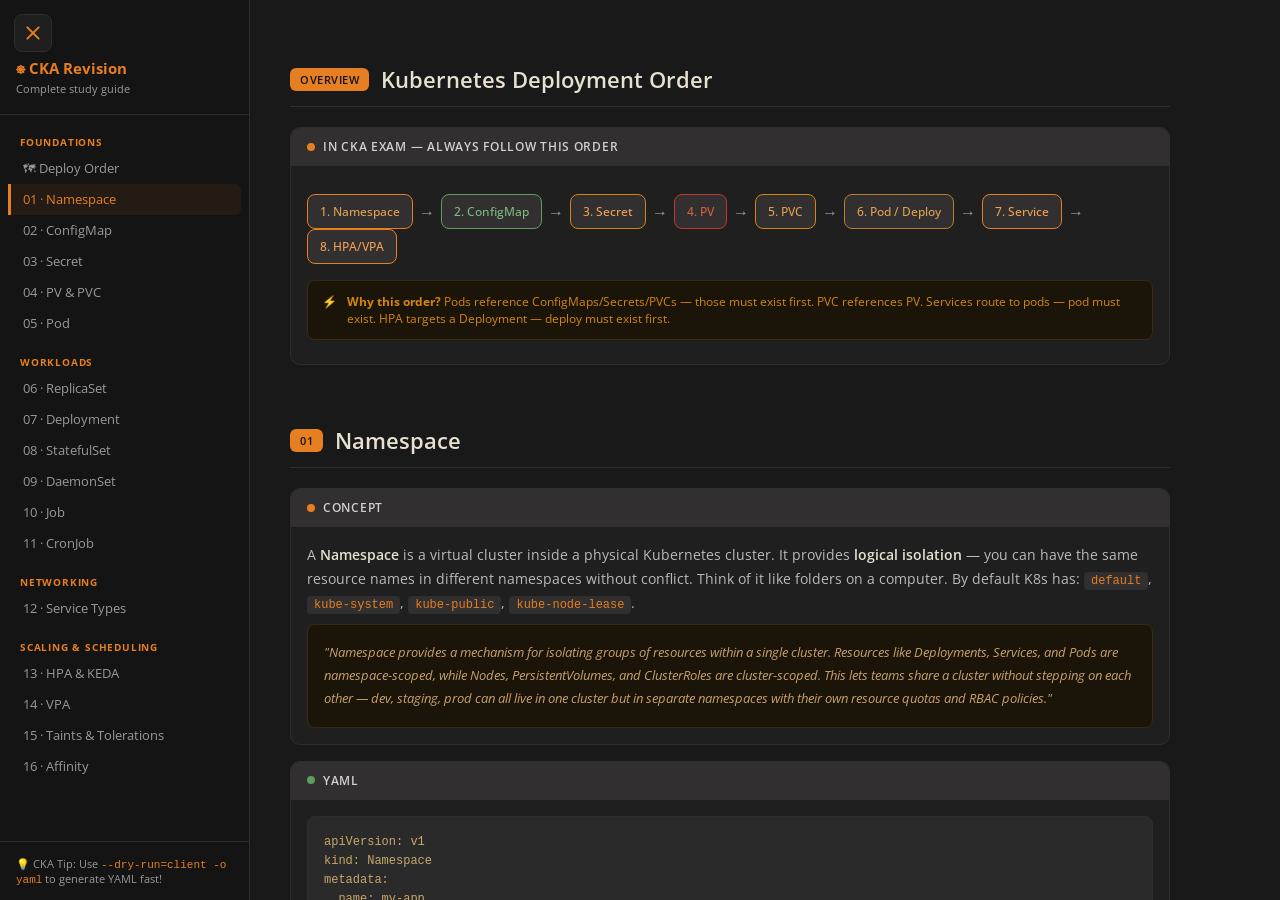
==== cka-revision-page/index.html @ 7f04edbe "fix: rename cka-revison-page to cka-revision-page Fixes typo in directory name that caused Cloudflar" ====
<!DOCTYPE html>
<html lang="en">

<head>
  <meta charset="UTF-8" />
  <meta name="viewport" content="width=device-width, initial-scale=1.0" />
  <title>CKA Revision Guide</title>
  <link rel="stylesheet" href="style.css">
</head>

<body>

  <button id="hamburger" aria-label="Toggle navigation">
    <span></span><span></span><span></span>
  </button>
  <div id="sidebar-overlay"></div>

  <nav id="sidebar">
    <div class="sidebar-header">
      <div class="sidebar-title">⎈ CKA Revision</div>
      <div class="sidebar-subtitle">Complete study guide</div>
    </div>
    <div class="sidebar-nav">
    <div class="nav-group">
      <div class="nav-group-title">Foundations</div>
      <div class="nav-item active" data-section="deploy-order">🗺 Deploy Order</div>
      <div class="nav-item" data-section="namespace">01 · Namespace</div>
      <div class="nav-item" data-section="configmap">02 · ConfigMap</div>
      <div class="nav-item" data-section="secret">03 · Secret</div>
      <div class="nav-item" data-section="pv">04 · PV &amp; PVC</div>
      <div class="nav-item" data-section="pod">05 · Pod</div>
    </div>
    <div class="nav-group">
      <div class="nav-group-title">Workloads</div>
      <div class="nav-item" data-section="replicaset">06 · ReplicaSet</div>
      <div class="nav-item" data-section="deployment">07 · Deployment</div>
      <div class="nav-item" data-section="statefulset">08 · StatefulSet</div>
      <div class="nav-item" data-section="daemonset">09 · DaemonSet</div>
      <div class="nav-item" data-section="job">10 · Job</div>
      <div class="nav-item" data-section="cronjob">11 · CronJob</div>
    </div>
    <div class="nav-group">
      <div class="nav-group-title">Networking</div>
      <div class="nav-item" data-section="service">12 · Service Types</div>
    </div>
    <div class="nav-group">
      <div class="nav-group-title">Scaling & Scheduling</div>
      <div class="nav-item" data-section="hpa">13 · HPA &amp; KEDA</div>
      <div class="nav-item" data-section="vpa">14 · VPA</div>
      <div class="nav-item" data-section="taints">15 · Taints &amp; Tolerations</div>
      <div class="nav-item" data-section="affinity">16 · Affinity</div>
    </div>
    </div>
    <div class="sidebar-footer">
      💡 CKA Tip: Use <code>--dry-run=client -o yaml</code> to generate YAML fast!
    </div>
  </nav>

  <main id="main">

    <!-- DEPLOY ORDER -->
    <div class="section" id="deploy-order">
      <div class="section-header">
        <span class="section-badge" style="background:#e67e22;color:#111">OVERVIEW</span>
        <h1>Kubernetes Deployment Order</h1>
      </div>
      <div class="card">
        <div class="card-header"><span class="dot" style="background:#e67e22"></span>In CKA exam — always follow this
          order</div>
        <div class="card-body">
          <div class="flow">
            <div class="flow-box" style="border-color:#e67e22;color:#e0a050">1. Namespace</div>
            <span class="flow-arrow">→</span>
            <div class="flow-box" style="border-color:#5d9e5d;color:#7dba7d">2. ConfigMap</div>
            <span class="flow-arrow">→</span>
            <div class="flow-box" style="border-color:#d4850f;color:#f0a050">3. Secret</div>
            <span class="flow-arrow">→</span>
            <div class="flow-box" style="border-color:#c0392b;color:#d46040">4. PV</div>
            <span class="flow-arrow">→</span>
            <div class="flow-box" style="border-color:#d4850f;color:#e0a050">5. PVC</div>
            <span class="flow-arrow">→</span>
            <div class="flow-box" style="border-color:#b87d2f;color:#e0a050">6. Pod / Deploy</div>
            <span class="flow-arrow">→</span>
            <div class="flow-box" style="border-color:#e67e22;color:#f0a050">7. Service</div>
            <span class="flow-arrow">→</span>
            <div class="flow-box" style="border-color:#e67e22;color:#f0a050">8. HPA/VPA</div>
          </div>
          <div class="tip" style="margin-top:16px">
            <span class="tip-icon">⚡</span>
            <span><strong>Why this order?</strong> Pods reference ConfigMaps/Secrets/PVCs — those must exist first. PVC
              references PV. Services route to pods — pod must exist. HPA targets a Deployment — deploy must exist
              first.</span>
          </div>
        </div>
      </div>
    </div>

    <!-- NAMESPACE -->
    <div class="section" id="namespace">
      <div class="section-header">
        <span class="section-badge">01</span>
        <h1>Namespace</h1>
      </div>

      <div class="card">
        <div class="card-header"><span class="dot" style="background:#e67e22"></span>Concept</div>
        <div class="card-body">
          <p class="concept-text">A <strong>Namespace</strong> is a virtual cluster inside a physical Kubernetes
            cluster. It provides <strong>logical isolation</strong> — you can have the same resource names in different
            namespaces without conflict. Think of it like folders on a computer. By default K8s has: <code
              class="inline">default</code>, <code class="inline">kube-system</code>, <code
              class="inline">kube-public</code>, <code class="inline">kube-node-lease</code>.</p>
          <div class="interview-box">
            <p>"Namespace provides a mechanism for isolating groups of resources within a single cluster. Resources like
              Deployments, Services, and Pods are namespace-scoped, while Nodes, PersistentVolumes, and ClusterRoles are
              cluster-scoped. This lets teams share a cluster without stepping on each other — dev, staging, prod can
              all live in one cluster but in separate namespaces with their own resource quotas and RBAC policies."</p>
          </div>
        </div>
      </div>

      <div class="card">
        <div class="card-header"><span class="dot" style="background:#5d9e5d"></span>YAML</div>
        <div class="card-body">
          <pre>apiVersion: v1
kind: Namespace
metadata:
  name: my-app
  labels:
    env: production
    team: backend</pre>
        </div>
      </div>

      <div class="card">
        <div class="card-header"><span class="dot" style="background:#d4850f"></span>Imperative Commands ⚡</div>
        <div class="card-body">
          <div class="imp-box">
            <p>kubectl commands</p>
            <span class="imp-cmd"><span class="imp-comment"># Create namespace</span></span>
            <span class="imp-cmd">kubectl create namespace my-app</span>
            <span class="imp-cmd">kubectl create ns my-app</span>
            <span class="imp-cmd"> </span>
            <span class="imp-cmd"><span class="imp-comment"># List all namespaces</span></span>
            <span class="imp-cmd">kubectl get ns</span>
            <span class="imp-cmd"> </span>
            <span class="imp-cmd"><span class="imp-comment"># Run all commands in a namespace</span></span>
            <span class="imp-cmd">kubectl get pods -n my-app</span>
            <span class="imp-cmd">kubectl get all -n my-app</span>
            <span class="imp-cmd"> </span>
            <span class="imp-cmd"><span class="imp-comment"># Set default namespace for session</span></span>
            <span class="imp-cmd">kubectl config set-context --current --namespace=my-app</span>
          </div>
        </div>
      </div>
    </div>

    <!-- CONFIGMAP -->
    <div class="section" id="configmap">
      <div class="section-header">
        <span class="section-badge" style="background:#5d9e5d">02</span>
        <h1>ConfigMap</h1>
      </div>

      <div class="card">
        <div class="card-header"><span class="dot" style="background:#e67e22"></span>Concept</div>
        <div class="card-body">
          <p class="concept-text">A <strong>ConfigMap</strong> stores <strong>non-sensitive configuration data</strong>
            as key-value pairs. It decouples environment-specific configuration from container images, so the same image
            works in dev/staging/prod by just swapping the ConfigMap. Pods consume ConfigMaps as <strong>env
              vars</strong>, <strong>command-line args</strong>, or <strong>mounted files</strong>.</p>
          <div class="interview-box">
            <p>"ConfigMap is a K8s API object used to store non-confidential data in key-value pairs. The main benefit
              is separation of concerns — your app image stays the same but the config changes per environment. Pods can
              consume ConfigMap values as environment variables via envFrom or env.valueFrom, or as files mounted via a
              volume. One important thing — ConfigMap updates don't automatically restart pods. If you mount it as a
              volume, K8s will eventually update the file, but if you use it as an env var, you need to manually restart
              the pod."</p>
          </div>
        </div>
      </div>

      <div class="card">
        <div class="card-header"><span class="dot" style="background:#5d9e5d"></span>YAML — Full example (all 3 usage
          patterns)</div>
        <div class="card-body">
          <pre>apiVersion: v1
kind: ConfigMap
metadata:
  name: app-config
  namespace: my-app
data:
  APP_ENV: "production"
  LOG_LEVEL: "info"
  DB_HOST: "postgres-service"
  config.yaml: |            # file-style key
    server:
      port: 8080
      timeout: 30s

---
# Pod consuming ConfigMap in all 3 ways
apiVersion: v1
kind: Pod
metadata:
  name: app-pod
  namespace: my-app
spec:
  containers:
  - name: app
    image: myapp:1.0
    # Pattern 1: Load ALL keys as env vars
    envFrom:
    - configMapRef:
        name: app-config
    # Pattern 2: Load specific key as env var
    env:
    - name: DATABASE_HOST
      valueFrom:
        configMapKeyRef:
          name: app-config
          key: DB_HOST
    # Pattern 3: Mount as file in container
    volumeMounts:
    - name: config-volume
      mountPath: /etc/config
  volumes:
  - name: config-volume
    configMap:
      name: app-config</pre>
        </div>
      </div>

      <div class="card">
        <div class="card-header"><span class="dot" style="background:#d4850f"></span>Imperative Commands ⚡</div>
        <div class="card-body">
          <div class="imp-box">
            <p>kubectl commands</p>
            <span class="imp-cmd"><span class="imp-comment"># From literal values</span></span>
            <span class="imp-cmd">kubectl create cm app-config --from-literal=APP_ENV=prod
              --from-literal=LOG_LEVEL=info</span>
            <span class="imp-cmd"> </span>
            <span class="imp-cmd"><span class="imp-comment"># From a file</span></span>
            <span class="imp-cmd">kubectl create cm app-config --from-file=config.yaml</span>
            <span class="imp-cmd"> </span>
            <span class="imp-cmd"><span class="imp-comment"># From env file (KEY=VALUE format)</span></span>
            <span class="imp-cmd">kubectl create cm app-config --from-env-file=.env</span>
            <span class="imp-cmd"> </span>
            <span class="imp-cmd"><span class="imp-comment"># Generate YAML without creating (exam trick!)</span></span>
            <span class="imp-cmd">kubectl create cm app-config --from-literal=K=V --dry-run=client -o yaml</span>
            <span class="imp-cmd"> </span>
            <span class="imp-cmd"><span class="imp-comment"># View configmap data</span></span>
            <span class="imp-cmd">kubectl describe cm app-config -n my-app</span>
          </div>
        </div>
      </div>
    </div>

    <!-- SECRET -->
    <div class="section" id="secret">
      <div class="section-header">
        <span class="section-badge" style="background:#d4850f">03</span>
        <h1>Secret</h1>
      </div>

      <div class="card">
        <div class="card-header"><span class="dot" style="background:#e67e22"></span>Concept</div>
        <div class="card-body">
          <p class="concept-text">A <strong>Secret</strong> stores <strong>sensitive data</strong> like passwords,
            tokens, SSH keys. Values are <strong>base64 encoded</strong> (NOT encrypted by default — just encoded). For
            real security, use encryption at rest (EncryptionConfiguration) + RBAC. Secret types: <code
              class="inline">Opaque</code> (generic), <code class="inline">kubernetes.io/tls</code>, <code
              class="inline">kubernetes.io/dockerconfigjson</code>, <code
              class="inline">kubernetes.io/service-account-token</code>.</p>
          <div class="interview-box">
            <p>"Secrets are similar to ConfigMaps but designed for sensitive data. Values are base64 encoded — which is
              encoding not encryption, so anyone who can access the Secret object can decode it. Best practice is to
              enable etcd encryption at rest and use strict RBAC. Secrets are mounted as tmpfs (in-memory) volumes so
              they never hit disk in the container. One key difference from ConfigMap — when you create a secret
              imperatively, kubectl auto base64-encodes the values. But in YAML, you need to base64-encode yourself
              unless you use the stringData field."</p>
          </div>
        </div>
      </div>

      <div class="card">
        <div class="card-header"><span class="dot" style="background:#5d9e5d"></span>YAML</div>
        <div class="card-body">
          <pre>apiVersion: v1
kind: Secret
metadata:
  name: app-secret
  namespace: my-app
type: Opaque
# Option A: base64 encoded values
data:
  DB_PASSWORD: cGFzc3dvcmQxMjM=   # echo -n "password123" | base64
  API_KEY: c2VjcmV0a2V5

# Option B: plain text (K8s encodes automatically)
stringData:
  DB_PASSWORD: "password123"
  API_KEY: "secretkey"

---
# Consuming in Pod
apiVersion: v1
kind: Pod
metadata:
  name: app-pod
spec:
  containers:
  - name: app
    image: myapp:1.0
    envFrom:
    - secretRef:
        name: app-secret
    env:
    - name: DB_PASS
      valueFrom:
        secretKeyRef:
          name: app-secret
          key: DB_PASSWORD
    volumeMounts:
    - name: secret-vol
      mountPath: /etc/secrets
      readOnly: true
  volumes:
  - name: secret-vol
    secret:
      secretName: app-secret</pre>
        </div>
      </div>

      <div class="card">
        <div class="card-header"><span class="dot" style="background:#d4850f"></span>Imperative Commands ⚡</div>
        <div class="card-body">
          <div class="imp-box">
            <p>kubectl commands</p>
            <span class="imp-cmd">kubectl create secret generic app-secret --from-literal=DB_PASSWORD=pass123</span>
            <span class="imp-cmd">kubectl create secret generic app-secret --from-file=ssh-key=id_rsa</span>
            <span class="imp-cmd"> </span>
            <span class="imp-cmd"><span class="imp-comment"># TLS secret</span></span>
            <span class="imp-cmd">kubectl create secret tls my-tls --cert=cert.pem --key=key.pem</span>
            <span class="imp-cmd"> </span>
            <span class="imp-cmd"><span class="imp-comment"># Docker registry secret</span></span>
            <span class="imp-cmd">kubectl create secret docker-registry regcred \</span>
            <span class="imp-cmd"> --docker-server=gcr.io --docker-username=user --docker-password=pass</span>
            <span class="imp-cmd"> </span>
            <span class="imp-cmd"><span class="imp-comment"># Decode a secret value</span></span>
            <span class="imp-cmd">kubectl get secret app-secret -o jsonpath='{.data.DB_PASSWORD}' | base64 -d</span>
          </div>
        </div>
      </div>
    </div>

    <!-- PV & PVC -->
    <div class="section" id="pv">
      <div class="section-header">
        <span class="section-badge" style="background:#c0392b">04</span>
        <h1>PersistentVolume &amp; PersistentVolumeClaim</h1>
      </div>

      <div class="card">
        <div class="card-header"><span class="dot" style="background:#e67e22"></span>Concept</div>
        <div class="card-body">
          <p class="concept-text"><strong>PV</strong> = actual storage provisioned by admin (NFS, EBS, HostPath). It's
            <strong>cluster-scoped</strong>.<br><br>
            <strong>PVC</strong> = user's request for storage. Pod uses PVC, not PV directly. K8s matches PVC to PV via
            <strong>accessModes</strong> + <strong>capacity</strong>.<br><br>
            <strong>Access Modes:</strong> <code class="inline">ReadWriteOnce</code> (RWO — 1 node), <code
              class="inline">ReadOnlyMany</code> (ROX — many nodes read), <code class="inline">ReadWriteMany</code> (RWX
            — many nodes write).<br>
            <strong>Reclaim Policy:</strong> <code class="inline">Retain</code> (keep data), <code
              class="inline">Delete</code> (delete on PVC delete), <code class="inline">Recycle</code> (deprecated).
          </p>
          <div class="interview-box">
            <p>"PV and PVC implement a two-tier abstraction for storage in K8s. Admin creates PVs that represent actual
              storage infrastructure. Developers create PVCs to claim that storage without needing to know the
              underlying infrastructure. K8s binds a PVC to a PV when capacity and accessModes match. The Pod then
              references the PVC. This separation means infrastructure and application code are decoupled. StorageClass
              adds dynamic provisioning — the PV gets created automatically when PVC is submitted, no manual PV creation
              needed."</p>
          </div>
        </div>
      </div>

      <div class="card">
        <div class="card-header"><span class="dot" style="background:#5d9e5d"></span>YAML — PV + PVC + Pod using it
        </div>
        <div class="card-body">
          <pre>apiVersion: v1
kind: PersistentVolume
metadata:
  name: my-pv
spec:
  capacity:
    storage: 5Gi
  accessModes:
    - ReadWriteOnce          # RWO
  persistentVolumeReclaimPolicy: Retain
  storageClassName: manual   # must match PVC
  hostPath:                  # for local/dev (use NFS/EBS in prod)
    path: /mnt/data

---
apiVersion: v1
kind: PersistentVolumeClaim
metadata:
  name: my-pvc
  namespace: my-app
spec:
  accessModes:
    - ReadWriteOnce
  resources:
    requests:
      storage: 2Gi           # request <= PV capacity
  storageClassName: manual   # must match PV

---
apiVersion: v1
kind: Pod
metadata:
  name: app-with-storage
  namespace: my-app
spec:
  containers:
  - name: app
    image: nginx
    volumeMounts:
    - name: storage
      mountPath: /data
  volumes:
  - name: storage
    persistentVolumeClaim:
      claimName: my-pvc      # reference PVC, not PV</pre>
        </div>
      </div>

      <div class="card">
        <div class="card-header"><span class="dot" style="background:#d4850f"></span>Imperative Commands ⚡</div>
        <div class="card-body">
          <div class="imp-box">
            <p>kubectl commands</p>
            <span class="imp-cmd"><span class="imp-comment"># No direct imperative command for PV/PVC creation — use
                YAML</span></span>
            <span class="imp-cmd"><span class="imp-comment"># But useful commands:</span></span>
            <span class="imp-cmd">kubectl get pv <span class="imp-comment"># list all PVs</span></span>
            <span class="imp-cmd">kubectl get pvc -n my-app <span class="imp-comment"># list PVCs in ns</span></span>
            <span class="imp-cmd">kubectl describe pvc my-pvc -n my-app <span class="imp-comment"># check
                binding</span></span>
            <span class="imp-cmd"> </span>
            <span class="imp-cmd"><span class="imp-comment"># Check PVC status — should be "Bound"</span></span>
            <span class="imp-cmd">kubectl get pvc my-pvc -n my-app -o wide</span>
          </div>
          <div class="tip" style="margin-top:12px">
            <span class="tip-icon">⚡</span>
            <span>PVC stays in <strong>Pending</strong> state if no PV matches. Check: storage class name, access mode,
              and capacity must all match!</span>
          </div>
        </div>
      </div>
    </div>

    <!-- POD -->
    <div class="section" id="pod">
      <div class="section-header">
        <span class="section-badge" style="background:#b87d2f">05</span>
        <h1>Pod</h1>
      </div>

      <div class="card">
        <div class="card-header"><span class="dot" style="background:#e67e22"></span>Concept</div>
        <div class="card-body">
          <p class="concept-text">A <strong>Pod</strong> is the <strong>smallest deployable unit</strong> in K8s. It
            wraps one or more containers that share the same network namespace and storage. Containers in a Pod
            communicate via <code class="inline">localhost</code>. Pods are <strong>ephemeral</strong> — when they die,
            they're gone. That's why you use Deployments/StatefulSets to manage them. Key concepts: <strong>init
              containers</strong> (run before app), <strong>sidecar containers</strong> (run alongside app),
            <strong>resource requests/limits</strong>.</p>
          <div class="interview-box">
            <p>"A Pod is the atomic unit of scheduling in Kubernetes. It hosts one or more tightly-coupled containers
              that share an IP address, hostname, and storage volumes. In practice, most pods have one container —
              multi-container pods are used for sidecar patterns like log shipping or service mesh proxies. Pods are
              ephemeral by design; you never manage them directly in production. Instead, controllers like Deployment or
              StatefulSet manage pods and ensure the desired count is always running. Resource requests are used for
              scheduling decisions, while limits enforce runtime constraints."</p>
          </div>
        </div>
      </div>

      <div class="card">
        <div class="card-header"><span class="dot" style="background:#5d9e5d"></span>YAML — Full-blown Pod</div>
        <div class="card-body">
          <pre>apiVersion: v1
kind: Pod
metadata:
  name: full-app-pod
  namespace: my-app
  labels:
    app: myapp
    version: "1.0"
spec:
  # Init container runs first, completes, then app starts
  initContainers:
  - name: init-db-check
    image: busybox
    command: ['sh', '-c', 'until nc -z postgres-service 5432; do sleep 2; done']

  containers:
  - name: app
    image: myapp:1.0
    ports:
    - containerPort: 8080
    # Resources
    resources:
      requests:
        memory: "128Mi"
        cpu: "250m"
      limits:
        memory: "256Mi"
        cpu: "500m"
    # Env from ConfigMap + Secret
    envFrom:
    - configMapRef:
        name: app-config
    - secretRef:
        name: app-secret
    # Liveness + Readiness probes
    livenessProbe:
      httpGet:
        path: /healthz
        port: 8080
      initialDelaySeconds: 10
      periodSeconds: 10
    readinessProbe:
      httpGet:
        path: /ready
        port: 8080
      initialDelaySeconds: 5
      periodSeconds: 5
    volumeMounts:
    - name: storage
      mountPath: /data
    - name: config-volume
      mountPath: /etc/config

  # Sidecar container
  - name: log-shipper
    image: fluentd:latest
    volumeMounts:
    - name: shared-logs
      mountPath: /var/log

  volumes:
  - name: storage
    persistentVolumeClaim:
      claimName: my-pvc
  - name: config-volume
    configMap:
      name: app-config
  - name: shared-logs
    emptyDir: {}

  restartPolicy: Always   # Always | OnFailure | Never</pre>
        </div>
      </div>

      <div class="card">
        <div class="card-header"><span class="dot" style="background:#d4850f"></span>Imperative Commands ⚡</div>
        <div class="card-body">
          <div class="imp-box">
            <p>kubectl commands</p>
            <span class="imp-cmd">kubectl run nginx-pod --image=nginx --port=80</span>
            <span class="imp-cmd">kubectl run nginx-pod --image=nginx --dry-run=client -o yaml > pod.yaml</span>
            <span class="imp-cmd"> </span>
            <span class="imp-cmd"><span class="imp-comment"># With env vars</span></span>
            <span class="imp-cmd">kubectl run app --image=myapp --env="ENV=prod" --env="PORT=8080"</span>
            <span class="imp-cmd"> </span>
            <span class="imp-cmd"><span class="imp-comment"># With resource limits</span></span>
            <span class="imp-cmd">kubectl run app --image=myapp --requests='cpu=100m,memory=128Mi' \</span>
            <span class="imp-cmd"> --limits='cpu=200m,memory=256Mi'</span>
            <span class="imp-cmd"> </span>
            <span class="imp-cmd"><span class="imp-comment"># Execute command in pod</span></span>
            <span class="imp-cmd">kubectl exec -it nginx-pod -- /bin/bash</span>
            <span class="imp-cmd">kubectl exec nginx-pod -- env | grep APP</span>
            <span class="imp-cmd"> </span>
            <span class="imp-cmd"><span class="imp-comment"># Logs</span></span>
            <span class="imp-cmd">kubectl logs nginx-pod -f <span class="imp-comment"># follow</span></span>
            <span class="imp-cmd">kubectl logs nginx-pod -c log-shipper <span class="imp-comment"># specific
                container</span></span>
            <span class="imp-cmd">kubectl logs nginx-pod --previous <span class="imp-comment"># crashed pod
                logs</span></span>
          </div>
        </div>
      </div>
    </div>

    <!-- REPLICASET -->
    <div class="section" id="replicaset">
      <div class="section-header">
        <span class="section-badge" style="background:#e67e22">06</span>
        <h1>ReplicaSet</h1>
      </div>

      <div class="card">
        <div class="card-header"><span class="dot" style="background:#e67e22"></span>Concept</div>
        <div class="card-body">
          <p class="concept-text">A <strong>ReplicaSet</strong> ensures a <strong>specified number of Pod
              replicas</strong> are running at all times. If a pod dies, RS creates a new one. Uses a <strong>label
              selector</strong> to track pods. <br><br>⚠️ <strong>In practice — don't use RS directly!</strong> Use
            <strong>Deployment</strong> instead which manages RS and adds rolling updates + rollback capabilities. RS is
            the underlying mechanism Deployment uses.</p>
          <div class="interview-box">
            <p>"ReplicaSet is a controller that maintains a stable set of replica pods running at any given time. It
              uses label selectors to identify which pods it manages. If you manually delete a pod, the ReplicaSet
              notices the actual count doesn't match desired count and creates a new one. However, ReplicaSet alone has
              no rollout strategy — you can't do rolling updates with it. That's why in production we always use
              Deployment, which owns a ReplicaSet and adds update strategies, rollback, and pause/resume capabilities on
              top."</p>
          </div>
        </div>
      </div>

      <div class="card">
        <div class="card-header"><span class="dot" style="background:#5d9e5d"></span>YAML</div>
        <div class="card-body">
          <pre>apiVersion: apps/v1
kind: ReplicaSet
metadata:
  name: app-rs
  namespace: my-app
spec:
  replicas: 3
  selector:            # RS uses this to find/track pods
    matchLabels:
      app: myapp       # MUST match pod template labels
  template:
    metadata:
      labels:
        app: myapp     # MUST match selector
    spec:
      containers:
      - name: app
        image: myapp:1.0
        ports:
        - containerPort: 8080</pre>
        </div>
      </div>

      <div class="card">
        <div class="card-header"><span class="dot" style="background:#d4850f"></span>Imperative Commands ⚡</div>
        <div class="card-body">
          <div class="imp-box">
            <p>kubectl commands</p>
            <span class="imp-cmd"><span class="imp-comment"># No direct imperative for RS — generate YAML:</span></span>
            <span class="imp-cmd">kubectl get rs -n my-app</span>
            <span class="imp-cmd">kubectl describe rs app-rs -n my-app</span>
            <span class="imp-cmd"> </span>
            <span class="imp-cmd"><span class="imp-comment"># Scale replicaset</span></span>
            <span class="imp-cmd">kubectl scale rs app-rs --replicas=5 -n my-app</span>
          </div>
        </div>
      </div>
    </div>

    <!-- DEPLOYMENT -->
    <div class="section" id="deployment">
      <div class="section-header">
        <span class="section-badge" style="background:#e67e22">07</span>
        <h1>Deployment</h1>
      </div>

      <div class="card">
        <div class="card-header"><span class="dot" style="background:#e67e22"></span>Concept</div>
        <div class="card-body">
          <p class="concept-text">A <strong>Deployment</strong> manages ReplicaSets and adds <strong>declarative
              updates</strong>. It's the most common workload for <strong>stateless apps</strong>. Key features:
            <strong>rolling updates</strong> (zero downtime), <strong>rollback</strong>, <strong>scaling</strong>,
            <strong>pause/resume</strong>.<br><br>
            <strong>Strategy types:</strong><br>
            • <code class="inline">RollingUpdate</code>: gradual replacement (default) — configurable via <code
              class="inline">maxSurge</code> / <code class="inline">maxUnavailable</code><br>
            • <code class="inline">Recreate</code>: kill all pods then create new (causes downtime)
          </p>
          <div class="interview-box">
            <p>"Deployment is the standard way to run stateless applications in Kubernetes. It manages one or more
              ReplicaSets — when you update the Deployment, it creates a new RS and gradually shifts traffic from old to
              new RS, that's your rolling update. You can control the speed with maxSurge (extra pods during update) and
              maxUnavailable (pods that can go down). Every update creates a new RS, and Kubernetes keeps old RSes for
              rollback. You can roll back with kubectl rollout undo, which just swaps which RS is active. It's an
              immutable history of your rollouts."</p>
          </div>
        </div>
      </div>

      <div class="card">
        <div class="card-header"><span class="dot" style="background:#5d9e5d"></span>YAML — Full Deployment</div>
        <div class="card-body">
          <pre>apiVersion: apps/v1
kind: Deployment
metadata:
  name: app-deployment
  namespace: my-app
  labels:
    app: myapp
spec:
  replicas: 3
  selector:
    matchLabels:
      app: myapp
  strategy:
    type: RollingUpdate
    rollingUpdate:
      maxSurge: 1          # max extra pods during update
      maxUnavailable: 0    # no downtime (0 = zero-downtime)
  template:
    metadata:
      labels:
        app: myapp
    spec:
      containers:
      - name: app
        image: myapp:1.0
        ports:
        - containerPort: 8080
        resources:
          requests:
            cpu: "100m"
            memory: "128Mi"
          limits:
            cpu: "500m"
            memory: "256Mi"
        livenessProbe:
          httpGet:
            path: /healthz
            port: 8080
          initialDelaySeconds: 10
          periodSeconds: 10
        readinessProbe:
          httpGet:
            path: /ready
            port: 8080
          initialDelaySeconds: 5
          periodSeconds: 5</pre>
        </div>
      </div>

      <div class="card">
        <div class="card-header"><span class="dot" style="background:#d4850f"></span>Imperative Commands ⚡</div>
        <div class="card-body">
          <div class="imp-box">
            <p>kubectl commands</p>
            <span class="imp-cmd">kubectl create deployment app-deploy --image=myapp:1.0 --replicas=3</span>
            <span class="imp-cmd">kubectl create deployment app-deploy --image=myapp:1.0 --dry-run=client -o yaml</span>
            <span class="imp-cmd"> </span>
            <span class="imp-cmd"><span class="imp-comment"># Scale</span></span>
            <span class="imp-cmd">kubectl scale deployment app-deploy --replicas=5 -n my-app</span>
            <span class="imp-cmd"> </span>
            <span class="imp-cmd"><span class="imp-comment"># Update image (triggers rolling update)</span></span>
            <span class="imp-cmd">kubectl set image deployment/app-deploy app=myapp:2.0 -n my-app</span>
            <span class="imp-cmd"> </span>
            <span class="imp-cmd"><span class="imp-comment"># Check rollout status</span></span>
            <span class="imp-cmd">kubectl rollout status deployment/app-deploy -n my-app</span>
            <span class="imp-cmd"> </span>
            <span class="imp-cmd"><span class="imp-comment"># Rollback to previous version</span></span>
            <span class="imp-cmd">kubectl rollout undo deployment/app-deploy -n my-app</span>
            <span class="imp-cmd">kubectl rollout undo deployment/app-deploy --to-revision=2</span>
            <span class="imp-cmd"> </span>
            <span class="imp-cmd"><span class="imp-comment"># View history</span></span>
            <span class="imp-cmd">kubectl rollout history deployment/app-deploy</span>
            <span class="imp-cmd"> </span>
            <span class="imp-cmd"><span class="imp-comment"># Pause/Resume rolling update</span></span>
            <span class="imp-cmd">kubectl rollout pause deployment/app-deploy</span>
            <span class="imp-cmd">kubectl rollout resume deployment/app-deploy</span>
          </div>
        </div>
      </div>
    </div>

    <!-- STATEFULSET -->
    <div class="section" id="statefulset">
      <div class="section-header">
        <span class="section-badge" style="background:#d4850f">08</span>
        <h1>StatefulSet</h1>
      </div>

      <div class="card">
        <div class="card-header"><span class="dot" style="background:#e67e22"></span>Concept</div>
        <div class="card-body">
          <p class="concept-text">A <strong>StatefulSet</strong> manages stateful applications that need <strong>stable
              identity</strong> and <strong>persistent storage</strong>. Unlike Deployment, each pod gets:<br>
            • <strong>Sticky identity</strong>: <code class="inline">pod-0</code>, <code class="inline">pod-1</code>,
            <code class="inline">pod-2</code> (not random names)<br>
            • <strong>Stable DNS</strong>: <code class="inline">pod-0.service.ns.svc.cluster.local</code><br>
            • <strong>Per-pod PVC</strong>: via <code class="inline">volumeClaimTemplates</code><br><br>
            Use for: <strong>databases</strong> (MySQL, PostgreSQL, MongoDB), <strong>Kafka</strong>,
            <strong>Zookeeper</strong>, <strong>Elasticsearch</strong>. Requires a <strong>Headless Service</strong>.
          </p>
          <div class="interview-box">
            <p>"StatefulSet is for stateful workloads where pods need a stable network identity and persistent storage
              that survives pod restarts. The key difference from Deployment is that pods are created and deleted in
              order — pod-0 must be Running before pod-1 starts. Each pod has a predictable DNS name through a headless
              service. volumeClaimTemplates creates a separate PVC for each pod, so pod-0 always gets pvc-0 even after
              rescheduling. This is essential for databases where each replica node needs its own dedicated storage and
              stable hostname for replication configuration."</p>
          </div>
        </div>
      </div>

      <div class="card">
        <div class="card-header"><span class="dot" style="background:#5d9e5d"></span>YAML</div>
        <div class="card-body">
          <pre>apiVersion: v1
kind: Service
metadata:
  name: mysql-headless         # Headless service for DNS
  namespace: my-app
spec:
  clusterIP: None              # Makes it headless!
  selector:
    app: mysql
  ports:
  - port: 3306

---
apiVersion: apps/v1
kind: StatefulSet
metadata:
  name: mysql
  namespace: my-app
spec:
  serviceName: mysql-headless  # MUST reference headless service
  replicas: 3
  selector:
    matchLabels:
      app: mysql
  template:
    metadata:
      labels:
        app: mysql
    spec:
      containers:
      - name: mysql
        image: mysql:8.0
        env:
        - name: MYSQL_ROOT_PASSWORD
          valueFrom:
            secretKeyRef:
              name: mysql-secret
              key: password
        ports:
        - containerPort: 3306
        volumeMounts:
        - name: data
          mountPath: /var/lib/mysql
  # Each pod gets its own PVC!
  volumeClaimTemplates:
  - metadata:
      name: data
    spec:
      accessModes: ["ReadWriteOnce"]
      resources:
        requests:
          storage: 10Gi</pre>
        </div>
      </div>
      <div class="card">
        <div class="card-header"><span class="dot" style="background:#d4850f"></span>Imperative Commands ⚡</div>
        <div class="card-body">
          <div class="imp-box">
            <p>kubectl commands</p>
            <span class="imp-cmd"><span class="imp-comment"># No direct imperative — use YAML. Useful
                debugging:</span></span>
            <span class="imp-cmd">kubectl get statefulset -n my-app</span>
            <span class="imp-cmd">kubectl get pods -l app=mysql -n my-app <span class="imp-comment"># see pod-0, pod-1,
                pod-2</span></span>
            <span class="imp-cmd">kubectl scale statefulset mysql --replicas=5 -n my-app</span>
            <span class="imp-cmd"> </span>
            <span class="imp-cmd"><span class="imp-comment"># Access specific pod by DNS</span></span>
            <span class="imp-cmd"><span class="imp-comment">#
                mysql-0.mysql-headless.my-app.svc.cluster.local</span></span>
          </div>
        </div>
      </div>
    </div>

    <!-- DAEMONSET -->
    <div class="section" id="daemonset">
      <div class="section-header">
        <span class="section-badge" style="background:#e67e22;color:#111">09</span>
        <h1>DaemonSet</h1>
      </div>

      <div class="card">
        <div class="card-header"><span class="dot" style="background:#e67e22"></span>Concept</div>
        <div class="card-body">
          <p class="concept-text">A <strong>DaemonSet</strong> ensures <strong>one pod runs on every node</strong> (or a
            subset via node selectors). When nodes are added to cluster, pods are added automatically. When nodes are
            removed, pods are garbage collected.<br><br>
            Use cases: <strong>log collectors</strong> (Fluentd, Filebeat), <strong>monitoring agents</strong>
            (Prometheus node-exporter, Datadog), <strong>network plugins</strong> (CNI like Calico, Weave),
            <strong>storage daemons</strong>.</p>
          <div class="interview-box">
            <p>"DaemonSet guarantees that a copy of a pod runs on every node — or a subset if you use nodeSelector or
              affinity rules. It's cluster infrastructure stuff — log shippers, monitoring agents, network proxies,
              anything that needs to run at the node level. Unlike Deployment where you specify replica count, DaemonSet
              is implicitly replicas=number-of-nodes. When you add a node, K8s automatically schedules the DaemonSet pod
              on it. It also tolerates the control-plane taint by default in newer K8s versions so it can run on master
              nodes too for system-level agents."</p>
          </div>
        </div>
      </div>

      <div class="card">
        <div class="card-header"><span class="dot" style="background:#5d9e5d"></span>YAML</div>
        <div class="card-body">
          <pre>apiVersion: apps/v1
kind: DaemonSet
metadata:
  name: log-collector
  namespace: kube-system
spec:
  selector:
    matchLabels:
      app: fluentd
  template:
    metadata:
      labels:
        app: fluentd
    spec:
      tolerations:             # Run on master/control-plane too
      - key: node-role.kubernetes.io/control-plane
        effect: NoSchedule
      containers:
      - name: fluentd
        image: fluentd:latest
        resources:
          limits:
            memory: "200Mi"
            cpu: "100m"
        volumeMounts:
        - name: varlog
          mountPath: /var/log
        - name: varlibdockercontainers
          mountPath: /var/lib/docker/containers
          readOnly: true
      volumes:
      - name: varlog
        hostPath:
          path: /var/log
      - name: varlibdockercontainers
        hostPath:
          path: /var/lib/docker/containers</pre>
        </div>
      </div>
      <div class="card">
        <div class="card-header"><span class="dot" style="background:#d4850f"></span>Imperative Commands ⚡</div>
        <div class="card-body">
          <div class="imp-box">
            <p>kubectl commands</p>
            <span class="imp-cmd">kubectl get daemonset -n kube-system</span>
            <span class="imp-cmd">kubectl describe ds log-collector -n kube-system</span>
            <span class="imp-cmd"> </span>
            <span class="imp-cmd"><span class="imp-comment"># Trick: generate YAML from deployment then change
                kind</span></span>
            <span class="imp-cmd">kubectl create deployment log-ds --image=fluentd --dry-run=client -o yaml \</span>
            <span class="imp-cmd"> | sed 's/kind: Deployment/kind: DaemonSet/' \</span>
            <span class="imp-cmd"> | sed '/replicas/d' | sed '/strategy/d' > ds.yaml</span>
          </div>
        </div>
      </div>
    </div>

    <!-- JOB -->
    <div class="section" id="job">
      <div class="section-header">
        <span class="section-badge" style="background:#5d9e5d">10</span>
        <h1>Job</h1>
      </div>

      <div class="card">
        <div class="card-header"><span class="dot" style="background:#e67e22"></span>Concept</div>
        <div class="card-body">
          <p class="concept-text">A <strong>Job</strong> runs pods to <strong>completion</strong> (not indefinitely like
            Deployment). It guarantees that a specified number of pods <strong>successfully terminate</strong>. Key
            params:<br>
            • <code class="inline">completions</code>: how many successful pod completions needed<br>
            • <code class="inline">parallelism</code>: how many pods run simultaneously<br>
            • <code class="inline">backoffLimit</code>: retry limit before marking job failed<br>
            • <code class="inline">activeDeadlineSeconds</code>: max job duration<br>
            Use <code class="inline">restartPolicy: OnFailure</code> or <code class="inline">Never</code> (not Always).
          </p>
          <div class="interview-box">
            <p>"Job creates one or more pods and tracks successful completions. When completions are reached, the job is
              done. For batch processing, you set parallelism to run multiple pods simultaneously and completions to
              total tasks. The key difference from a Deployment is that a Job terminates — pods aren't restarted after
              success. You use restartPolicy: OnFailure so failed pods retry, or Never to get a new pod each attempt.
              BackoffLimit controls how many times a failed pod retries before the whole job fails."</p>
          </div>
        </div>
      </div>

      <div class="card">
        <div class="card-header"><span class="dot" style="background:#5d9e5d"></span>YAML</div>
        <div class="card-body">
          <pre>apiVersion: batch/v1
kind: Job
metadata:
  name: data-processor
  namespace: my-app
spec:
  completions: 10          # total successful completions needed
  parallelism: 3           # 3 pods at a time
  backoffLimit: 4          # retry 4 times before fail
  activeDeadlineSeconds: 300  # fail if not done in 5min
  template:
    spec:
      restartPolicy: OnFailure  # OnFailure or Never (NOT Always!)
      containers:
      - name: processor
        image: python:3.9
        command: ["python", "-c", "print('Processing batch job')"]
        resources:
          requests:
            cpu: "100m"
            memory: "64Mi"</pre>
        </div>
      </div>

      <div class="card">
        <div class="card-header"><span class="dot" style="background:#d4850f"></span>Imperative Commands ⚡</div>
        <div class="card-body">
          <div class="imp-box">
            <p>kubectl commands</p>
            <span class="imp-cmd">kubectl create job my-job --image=busybox -- echo "hello"</span>
            <span class="imp-cmd">kubectl create job my-job --image=busybox --dry-run=client -o yaml -- echo
              "hello"</span>
            <span class="imp-cmd"> </span>
            <span class="imp-cmd">kubectl get jobs -n my-app</span>
            <span class="imp-cmd">kubectl describe job data-processor</span>
            <span class="imp-cmd">kubectl logs job/data-processor</span>
          </div>
        </div>
      </div>
    </div>

    <!-- CRONJOB -->
    <div class="section" id="cronjob">
      <div class="section-header">
        <span class="section-badge" style="background:#e67e22">11</span>
        <h1>CronJob</h1>
      </div>

      <div class="card">
        <div class="card-header"><span class="dot" style="background:#e67e22"></span>Concept</div>
        <div class="card-body">
          <p class="concept-text">A <strong>CronJob</strong> creates <strong>Jobs on a schedule</strong> (like Linux
            cron). Uses standard cron syntax: <code class="inline">* * * * *</code> (minute hour day month weekday). Key
            params:<br>
            • <code class="inline">successfulJobsHistoryLimit</code>: keep N successful jobs (default 3)<br>
            • <code class="inline">failedJobsHistoryLimit</code>: keep N failed jobs (default 1)<br>
            • <code class="inline">concurrencyPolicy</code>: <code class="inline">Allow</code> | <code
              class="inline">Forbid</code> | <code class="inline">Replace</code><br>
            • <code class="inline">startingDeadlineSeconds</code>: deadline to start if missed window</p>
          <div class="interview-box">
            <p>"CronJob is a layer on top of Job that runs it on a schedule using cron syntax. CronJob creates a Job,
              which creates Pods. So it's CronJob → Job → Pod. The concurrencyPolicy is important — Allow means multiple
              scheduled jobs can run simultaneously, Forbid skips new job if previous is still running, Replace kills
              the old and starts new. You need to manage job history to avoid accumulating too many completed jobs — use
              successfulJobsHistoryLimit and failedJobsHistoryLimit to control that."</p>
          </div>
        </div>
      </div>

      <div class="card">
        <div class="card-header"><span class="dot" style="background:#5d9e5d"></span>YAML</div>
        <div class="card-body">
          <pre>apiVersion: batch/v1
kind: CronJob
metadata:
  name: daily-backup
  namespace: my-app
spec:
  schedule: "0 2 * * *"        # Every day at 2 AM
  # schedule: "*/5 * * * *"   # Every 5 minutes
  concurrencyPolicy: Forbid    # Don't run if previous still running
  successfulJobsHistoryLimit: 3
  failedJobsHistoryLimit: 1
  startingDeadlineSeconds: 60  # Start within 60s of schedule or skip
  jobTemplate:                 # Job spec goes here
    spec:
      backoffLimit: 2
      template:
        spec:
          restartPolicy: OnFailure
          containers:
          - name: backup
            image: backup-tool:latest
            command: ["/bin/sh", "-c", "pg_dump -h postgres > /backup/dump.sql"]
            volumeMounts:
            - name: backup-storage
              mountPath: /backup
          volumes:
          - name: backup-storage
            persistentVolumeClaim:
              claimName: backup-pvc</pre>
        </div>
      </div>

      <div class="card">
        <div class="card-header"><span class="dot" style="background:#d4850f"></span>Imperative Commands ⚡</div>
        <div class="card-body">
          <div class="imp-box">
            <p>kubectl commands</p>
            <span class="imp-cmd">kubectl create cronjob daily-backup --image=busybox --schedule="0 2 * * *" -- echo
              backup</span>
            <span class="imp-cmd">kubectl create cronjob my-cj --image=busybox --schedule="*/5 * * * *" --dry-run=client
              -o yaml</span>
            <span class="imp-cmd"> </span>
            <span class="imp-cmd">kubectl get cronjob -n my-app</span>
            <span class="imp-cmd">kubectl get jobs -n my-app <span class="imp-comment"># see jobs created by
                cronjob</span></span>
            <span class="imp-cmd"> </span>
            <span class="imp-cmd"><span class="imp-comment"># Manually trigger a cronjob</span></span>
            <span class="imp-cmd">kubectl create job manual-run --from=cronjob/daily-backup</span>
          </div>
        </div>
      </div>
    </div>

    <!-- SERVICE -->
    <div class="section" id="service">
      <div class="section-header">
        <span class="section-badge" style="background:#e67e22;color:#111">12</span>
        <h1>Service Types</h1>
      </div>

      <div class="card">
        <div class="card-header"><span class="dot" style="background:#e67e22"></span>Concept</div>
        <div class="card-body">
          <p class="concept-text">A <strong>Service</strong> exposes pods via a <strong>stable network
              endpoint</strong>. Pods come and go but Service IP stays. Uses <strong>label selectors</strong> to find
            target pods and kube-proxy to route traffic.</p>
          <table>
            <tr>
              <th>Type</th>
              <th>Access</th>
              <th>Use case</th>
            </tr>
            <tr>
              <td><span class="tag tag-blue">ClusterIP</span></td>
              <td>Internal only</td>
              <td>Default. Pod-to-pod communication</td>
            </tr>
            <tr>
              <td><span class="tag tag-green">NodePort</span></td>
              <td>Node IP:Port</td>
              <td>Dev/test external access (30000-32767)</td>
            </tr>
            <tr>
              <td><span class="tag tag-yellow">LoadBalancer</span></td>
              <td>Cloud LB IP</td>
              <td>Production cloud external access</td>
            </tr>
            <tr>
              <td><span class="tag tag-purple">ExternalName</span></td>
              <td>DNS alias</td>
              <td>Alias external service (no selector)</td>
            </tr>
            <tr>
              <td><span class="tag tag-cyan">Headless</span></td>
              <td>Direct pod IPs</td>
              <td>StatefulSets, service discovery</td>
            </tr>
          </table>
          <div class="interview-box">
            <p>"Service provides stable DNS and IP for a dynamic set of pods. ClusterIP is default — only reachable
              within the cluster. NodePort extends it and opens a port on every node's IP. LoadBalancer extends NodePort
              and provisions a cloud load balancer in front. The key insight is they're additive — LoadBalancer creates
              NodePort creates ClusterIP. For StatefulSets you use a headless service — clusterIP: None — which returns
              the actual pod IPs from DNS instead of a virtual IP, so clients can connect directly to individual pods."
            </p>
          </div>
        </div>
      </div>

      <div class="card">
        <div class="card-header"><span class="dot" style="background:#5d9e5d"></span>YAML — All Service Types</div>
        <div class="card-body">
          <pre># 1. ClusterIP (default - internal only)
apiVersion: v1
kind: Service
metadata:
  name: app-svc
  namespace: my-app
spec:
  type: ClusterIP
  selector:
    app: myapp
  ports:
  - port: 80         # service port
    targetPort: 8080 # container port
    protocol: TCP

---
# 2. NodePort (external via node IP)
apiVersion: v1
kind: Service
metadata:
  name: app-nodeport
spec:
  type: NodePort
  selector:
    app: myapp
  ports:
  - port: 80
    targetPort: 8080
    nodePort: 30080   # optional, auto-assigned if omitted (30000-32767)

---
# 3. LoadBalancer (cloud provider LB)
apiVersion: v1
kind: Service
metadata:
  name: app-lb
spec:
  type: LoadBalancer
  selector:
    app: myapp
  ports:
  - port: 80
    targetPort: 8080

---
# 4. Headless (StatefulSet / direct pod access)
apiVersion: v1
kind: Service
metadata:
  name: mysql-headless
spec:
  clusterIP: None   # This makes it headless!
  selector:
    app: mysql
  ports:
  - port: 3306

---
# 5. ExternalName (alias to external DNS)
apiVersion: v1
kind: Service
metadata:
  name: external-db
spec:
  type: ExternalName
  externalName: my-database.rds.amazonaws.com  # no selector!</pre>
        </div>
      </div>

      <div class="card">
        <div class="card-header"><span class="dot" style="background:#d4850f"></span>Imperative Commands ⚡</div>
        <div class="card-body">
          <div class="imp-box">
            <p>kubectl commands</p>
            <span class="imp-cmd"><span class="imp-comment"># Expose a deployment as ClusterIP</span></span>
            <span class="imp-cmd">kubectl expose deployment app-deploy --port=80 --target-port=8080</span>
            <span class="imp-cmd"> </span>
            <span class="imp-cmd"><span class="imp-comment"># Expose as NodePort</span></span>
            <span class="imp-cmd">kubectl expose deployment app-deploy --type=NodePort --port=80
              --target-port=8080</span>
            <span class="imp-cmd"> </span>
            <span class="imp-cmd"><span class="imp-comment"># Create service directly</span></span>
            <span class="imp-cmd">kubectl create service clusterip my-svc --tcp=80:8080</span>
            <span class="imp-cmd">kubectl create service nodeport my-svc --tcp=80:8080 --node-port=30080</span>
            <span class="imp-cmd">kubectl create service loadbalancer my-svc --tcp=80:8080</span>
            <span class="imp-cmd"> </span>
            <span class="imp-cmd"><span class="imp-comment"># Get service endpoints</span></span>
            <span class="imp-cmd">kubectl get endpoints app-svc -n my-app</span>
            <span class="imp-cmd"> </span>
            <span class="imp-cmd"><span class="imp-comment"># Test connectivity from inside cluster</span></span>
            <span class="imp-cmd">kubectl run test --image=busybox --rm -it -- wget -qO- http://app-svc</span>
          </div>
        </div>
      </div>
    </div>

    <!-- HPA -->
    <div class="section" id="hpa">
      <div class="section-header">
        <span class="section-badge" style="background:#b87d2f">13</span>
        <h1>HPA — Horizontal Pod Autoscaler</h1>
      </div>

      <div class="card">
        <div class="card-header"><span class="dot" style="background:#e67e22"></span>Concept</div>
        <div class="card-body">
          <p class="concept-text"><strong>HPA</strong> automatically <strong>scales pod count</strong> based on observed
            metrics. Runs as a control loop (every 15s by default).<br><br>
            <strong>CPU-based HPA</strong>: Built-in. Uses Metrics Server. Scales when average CPU across pods crosses
            target %.<br><br>
            <strong>KEDA (Kubernetes Event Driven Autoscaler)</strong>: External operator. Scales based on <strong>event
              sources</strong> — queue length (RabbitMQ, SQS, Kafka), cron, Prometheus metrics, etc. Can scale
            <strong>to 0</strong> (saves cost). CPU HPA cannot scale to 0.
          </p>
          <div class="interview-box">
            <p>"HPA watches resource metrics and adjusts replica count. The standard HPA uses CPU and memory from the
              metrics server — if average CPU exceeds your target, it scales up. KEDA extends this with 50+ scalers for
              event-driven sources. The critical advantage of KEDA over CPU-HPA is scale-to-zero — if there are no
              messages in your queue, KEDA scales to 0 replicas. CPU-HPA can only scale to minReplicas (minimum 1). For
              microservices processing async jobs from a queue, KEDA is the right choice. For typical HTTP services,
              CPU-based HPA is simpler and sufficient."</p>
          </div>
        </div>
      </div>

      <div class="card">
        <div class="card-header"><span class="dot" style="background:#5d9e5d"></span>YAML — CPU HPA &amp; KEDA</div>
        <div class="card-body">
          <pre># CPU-based HPA (requires metrics-server installed)
apiVersion: autoscaling/v2
kind: HorizontalPodAutoscaler
metadata:
  name: app-hpa
  namespace: my-app
spec:
  scaleTargetRef:
    apiVersion: apps/v1
    kind: Deployment
    name: app-deployment
  minReplicas: 2
  maxReplicas: 10
  metrics:
  - type: Resource
    resource:
      name: cpu
      target:
        type: Utilization
        averageUtilization: 70    # scale up if CPU > 70%
  - type: Resource
    resource:
      name: memory
      target:
        type: Utilization
        averageUtilization: 80

---
# KEDA ScaledObject (scale based on queue length)
apiVersion: keda.sh/v1alpha1
kind: ScaledObject
metadata:
  name: app-keda-scaler
  namespace: my-app
spec:
  scaleTargetRef:
    name: app-deployment
  minReplicaCount: 0            # KEDA can scale to ZERO!
  maxReplicaCount: 20
  triggers:
  - type: rabbitmq
    metadata:
      host: amqp://rabbitmq:5672
      queueName: tasks
      queueLength: "5"          # 1 pod per 5 messages in queue</pre>
        </div>
      </div>

      <div class="card">
        <div class="card-header"><span class="dot" style="background:#d4850f"></span>Imperative Commands ⚡</div>
        <div class="card-body">
          <div class="imp-box">
            <p>kubectl commands</p>
            <span class="imp-cmd"><span class="imp-comment"># Create HPA imperatively (CPU)</span></span>
            <span class="imp-cmd">kubectl autoscale deployment app-deployment --cpu-percent=70 --min=2 --max=10</span>
            <span class="imp-cmd"> </span>
            <span class="imp-cmd">kubectl get hpa -n my-app</span>
            <span class="imp-cmd">kubectl describe hpa app-hpa -n my-app <span class="imp-comment"># see current
                metrics</span></span>
            <span class="imp-cmd"> </span>
            <span class="imp-cmd"><span class="imp-comment"># Generate YAML</span></span>
            <span class="imp-cmd">kubectl autoscale deployment app-deployment --cpu-percent=70 --min=2 --max=10 \</span>
            <span class="imp-cmd"> --dry-run=client -o yaml</span>
          </div>
        </div>
      </div>

      <div class="card">
        <div class="card-header"><span class="dot" style="background:#d4850f"></span>HPA vs KEDA Comparison</div>
        <div class="card-body">
          <table>
            <tr>
              <th>Feature</th>
              <th>HPA (CPU)</th>
              <th>KEDA</th>
            </tr>
            <tr>
              <td>Scale to zero</td>
              <td>❌ min 1</td>
              <td>✅ yes</td>
            </tr>
            <tr>
              <td>Event sources</td>
              <td>CPU, Memory</td>
              <td>50+ (queue, cron, DB, Prometheus...)</td>
            </tr>
            <tr>
              <td>Installation</td>
              <td>Built-in</td>
              <td>Separate operator</td>
            </tr>
            <tr>
              <td>Best for</td>
              <td>HTTP services</td>
              <td>Async/event-driven workloads</td>
            </tr>
            <tr>
              <td>Lag before scale</td>
              <td>~15-30s</td>
              <td>Near real-time</td>
            </tr>
          </table>
        </div>
      </div>
    </div>

    <!-- VPA -->
    <div class="section" id="vpa">
      <div class="section-header">
        <span class="section-badge" style="background:#e67e22">14</span>
        <h1>VPA — Vertical Pod Autoscaler</h1>
      </div>

      <div class="card">
        <div class="card-header"><span class="dot" style="background:#e67e22"></span>Concept</div>
        <div class="card-body">
          <p class="concept-text"><strong>VPA</strong> automatically adjusts <strong>CPU and memory
              requests/limits</strong> for containers (vertical scaling = more resources, not more pods). It has 3
            modes:<br>
            • <code class="inline">Off</code>: Only recommend, no auto-apply<br>
            • <code class="inline">Initial</code>: Apply only at pod creation<br>
            • <code class="inline">Auto</code>: Apply and restart pods when needed<br><br>
            ⚠️ <strong>VPA + HPA conflict!</strong> Don't use both on same target for CPU/Memory. Use VPA for vertical,
            HPA for horizontal, or use HPA with custom metrics + VPA on non-conflicting resources.</p>
          <div class="interview-box">
            <p>"VPA solves the problem of right-sizing — developers often over-provision CPU/memory to be safe, wasting
              resources. VPA observes actual usage over time and recommends or automatically adjusts resource requests
              and limits. In Auto mode, it will evict and restart pods with updated resources. The main drawback is that
              restarting pods causes brief disruption. So for production, many teams use Recommendation mode to get
              suggestions and apply them during maintenance windows. VPA and HPA shouldn't both be targeting the same
              CPU metric — they'll fight each other. Safe combo is HPA on CPU + VPA in recommendation-only mode."</p>
          </div>
        </div>
      </div>

      <div class="card">
        <div class="card-header"><span class="dot" style="background:#5d9e5d"></span>YAML</div>
        <div class="card-body">
          <pre>apiVersion: autoscaling.k8s.io/v1
kind: VerticalPodAutoscaler
metadata:
  name: app-vpa
  namespace: my-app
spec:
  targetRef:
    apiVersion: apps/v1
    kind: Deployment
    name: app-deployment
  updatePolicy:
    updateMode: "Auto"    # "Off" | "Initial" | "Auto"
  resourcePolicy:
    containerPolicies:
    - containerName: "*"   # apply to all containers
      minAllowed:
        cpu: 100m
        memory: 50Mi
      maxAllowed:
        cpu: "2"
        memory: 2Gi
      controlledResources: ["cpu", "memory"]</pre>
        </div>
      </div>
    </div>

    <!-- TAINTS & TOLERATIONS -->
    <div class="section" id="taints">
      <div class="section-header">
        <span class="section-badge" style="background:#c0392b">15</span>
        <h1>Taints &amp; Tolerations</h1>
      </div>

      <div class="card">
        <div class="card-header"><span class="dot" style="background:#e67e22"></span>Concept</div>
        <div class="card-body">
          <p class="concept-text"><strong>Taints</strong> are applied to <strong>Nodes</strong> — they repel pods that
            can't tolerate them.<br>
            <strong>Tolerations</strong> are applied to <strong>Pods</strong> — they allow pods to schedule on tainted
            nodes.<br><br>
            <strong>Taint effects:</strong><br>
            • <code class="inline">NoSchedule</code>: New pods won't schedule. Existing pods stay.<br>
            • <code class="inline">PreferNoSchedule</code>: Try not to schedule (soft).<br>
            • <code class="inline">NoExecute</code>: Evict existing pods too (hard). Pod needs toleration or gets
            kicked.<br><br>
            ⚠️ Taints/Tolerations only say "this pod CAN go to tainted node" — it doesn't FORCE it there. Use
            <strong>NodeAffinity</strong> for forcing.
          </p>
          <div class="interview-box">
            <p>"Taints and tolerations are a push mechanism — taints push pods away from nodes. A taint on a node means
              'no pod is allowed here unless they tolerate this taint'. Tolerations on pods say 'I can handle that
              taint, don't reject me.' NoSchedule prevents future pods, NoExecute additionally evicts existing pods that
              don't tolerate it. A classic use case is GPU nodes — you taint them with gpu=true:NoSchedule so general
              workloads don't land on expensive GPU nodes, and only your ML pods that have the matching toleration get
              scheduled there. But important — tolerations alone don't guarantee the pod goes to that node. You still
              need node affinity or nodeSelector for that positive selection."</p>
          </div>
        </div>
      </div>

      <div class="card">
        <div class="card-header"><span class="dot" style="background:#5d9e5d"></span>YAML + Commands</div>
        <div class="card-body">
          <pre># Taints are applied with kubectl (node level)
# kubectl taint nodes node1 gpu=true:NoSchedule
# kubectl taint nodes node1 gpu=true:NoSchedule-  (remove taint with -)

# Pod with Toleration
apiVersion: v1
kind: Pod
metadata:
  name: gpu-pod
spec:
  tolerations:
  - key: "gpu"
    operator: "Equal"     # Equal | Exists
    value: "true"
    effect: "NoSchedule"  # NoSchedule | NoExecute | PreferNoSchedule
  # - key: "gpu"
  #   operator: "Exists"  # tolerates any value with key "gpu"
  containers:
  - name: ml-app
    image: tensorflow/tensorflow:latest-gpu</pre>
        </div>
      </div>

      <div class="card">
        <div class="card-header"><span class="dot" style="background:#d4850f"></span>Imperative Commands ⚡</div>
        <div class="card-body">
          <div class="imp-box">
            <p>kubectl commands</p>
            <span class="imp-cmd"><span class="imp-comment"># Add taint to node</span></span>
            <span class="imp-cmd">kubectl taint nodes node1 gpu=true:NoSchedule</span>
            <span class="imp-cmd">kubectl taint nodes node1 env=prod:NoExecute</span>
            <span class="imp-cmd">kubectl taint nodes node1 dedicated=backend:PreferNoSchedule</span>
            <span class="imp-cmd"> </span>
            <span class="imp-cmd"><span class="imp-comment"># Remove taint (append -)</span></span>
            <span class="imp-cmd">kubectl taint nodes node1 gpu=true:NoSchedule-</span>
            <span class="imp-cmd"> </span>
            <span class="imp-cmd"><span class="imp-comment"># View taints on nodes</span></span>
            <span class="imp-cmd">kubectl describe node node1 | grep -i taint</span>
            <span class="imp-cmd">kubectl get nodes -o json | jq '.items[].spec.taints'</span>
          </div>
        </div>
      </div>
    </div>

    <!-- AFFINITY -->
    <div class="section" id="affinity">
      <div class="section-header">
        <span class="section-badge" style="background:#e67e22;color:#111">16</span>
        <h1>Node Affinity &amp; Pod Affinity</h1>
      </div>

      <div class="card">
        <div class="card-header"><span class="dot" style="background:#e67e22"></span>Concept</div>
        <div class="card-body">
          <p class="concept-text"><strong>Node Affinity</strong>: PULL pods TOWARD specific nodes (based on node
            labels). Advanced version of <code class="inline">nodeSelector</code>.<br>
            • <code class="inline">requiredDuringSchedulingIgnoredDuringExecution</code>: Hard rule (MUST match)<br>
            • <code class="inline">preferredDuringSchedulingIgnoredDuringExecution</code>: Soft rule (try to
            match)<br><br>
            <strong>Pod Affinity / Anti-Affinity</strong>: Schedule pods RELATIVE to other pods.<br>
            • <strong>Affinity</strong>: "Schedule near pods with label X" (co-location)<br>
            • <strong>Anti-Affinity</strong>: "Don't schedule near pods with label X" (spread out, HA)
          </p>
          <div class="interview-box">
            <p>"Node affinity is the positive complement to taints — taints repel, affinity attracts. You label your
              nodes (disk=ssd, region=us-east) and use requiredDuringScheduling for hard constraints or
              preferredDuringScheduling for best-effort. Pod affinity is more nuanced — it says 'schedule me on the same
              node or same zone as pods matching this selector'. Anti-affinity is the opposite — 'spread my replicas
              across zones'. For high availability, you always use pod anti-affinity with
              topologyKey=topology.kubernetes.io/zone to ensure replicas land in different availability zones, so one
              zone failure doesn't take down your whole app."</p>
          </div>
        </div>
      </div>

      <div class="card">
        <div class="card-header"><span class="dot" style="background:#5d9e5d"></span>YAML — Node Affinity + Pod
          Anti-Affinity (HA setup)</div>
        <div class="card-body">
          <pre>apiVersion: apps/v1
kind: Deployment
metadata:
  name: ha-deployment
  namespace: my-app
spec:
  replicas: 3
  selector:
    matchLabels:
      app: myapp
  template:
    metadata:
      labels:
        app: myapp
    spec:
      affinity:
        # NODE AFFINITY — schedule only on SSD nodes
        nodeAffinity:
          requiredDuringSchedulingIgnoredDuringExecution:
            nodeSelectorTerms:
            - matchExpressions:
              - key: disk-type
                operator: In           # In | NotIn | Exists | DoesNotExist | Gt | Lt
                values:
                - ssd
          preferredDuringSchedulingIgnoredDuringExecution:
          - weight: 100
            preference:
              matchExpressions:
              - key: region
                operator: In
                values: [us-east-1]

        # POD ANTI-AFFINITY — spread replicas across zones (HA!)
        podAntiAffinity:
          requiredDuringSchedulingIgnoredDuringExecution:
          - labelSelector:
              matchLabels:
                app: myapp             # don't schedule with other myapp pods
            topologyKey: topology.kubernetes.io/zone  # one per zone

        # POD AFFINITY — schedule near cache pods (co-location)
        podAffinity:
          preferredDuringSchedulingIgnoredDuringExecution:
          - weight: 80
            podAffinityTerm:
              labelSelector:
                matchLabels:
                  app: redis-cache
              topologyKey: kubernetes.io/hostname  # same node as redis

      containers:
      - name: app
        image: myapp:1.0</pre>
        </div>
      </div>

      <div class="card">
        <div class="card-header"><span class="dot" style="background:#d4850f"></span>Cheatsheet — Operator Types</div>
        <div class="card-body">
          <table>
            <tr>
              <th>Operator</th>
              <th>Meaning</th>
              <th>Example</th>
            </tr>
            <tr>
              <td><code class="inline">In</code></td>
              <td>Label value is in list</td>
              <td>disk-type In [ssd, nvme]</td>
            </tr>
            <tr>
              <td><code class="inline">NotIn</code></td>
              <td>Label value NOT in list</td>
              <td>env NotIn [dev, staging]</td>
            </tr>
            <tr>
              <td><code class="inline">Exists</code></td>
              <td>Key exists (any value)</td>
              <td>gpu Exists</td>
            </tr>
            <tr>
              <td><code class="inline">DoesNotExist</code></td>
              <td>Key doesn't exist</td>
              <td>spot DoesNotExist</td>
            </tr>
            <tr>
              <td><code class="inline">Gt</code></td>
              <td>Greater than</td>
              <td>cores Gt 4</td>
            </tr>
            <tr>
              <td><code class="inline">Lt</code></td>
              <td>Less than</td>
              <td>memory Lt 8</td>
            </tr>
          </table>
        </div>
      </div>

      <div class="card">
        <div class="card-header"><span class="dot" style="background:#c0392b"></span>Taints vs Affinity — Quick
          Reference</div>
        <div class="card-body">
          <table>
            <tr>
              <th>Concept</th>
              <th>Applied To</th>
              <th>Direction</th>
              <th>Type</th>
            </tr>
            <tr>
              <td>Taint</td>
              <td>Node</td>
              <td>REPEL pods</td>
              <td>Push (node says "go away")</td>
            </tr>
            <tr>
              <td>Toleration</td>
              <td>Pod</td>
              <td>Accept taint</td>
              <td>"I can handle that taint"</td>
            </tr>
            <tr>
              <td>Node Affinity</td>
              <td>Pod</td>
              <td>ATTRACT to node</td>
              <td>Pull (pod says "go here")</td>
            </tr>
            <tr>
              <td>Pod Affinity</td>
              <td>Pod</td>
              <td>Near other pods</td>
              <td>Co-locate</td>
            </tr>
            <tr>
              <td>Pod Anti-Affinity</td>
              <td>Pod</td>
              <td>Away from pods</td>
              <td>Spread for HA</td>
            </tr>
            <tr>
              <td>nodeSelector</td>
              <td>Pod</td>
              <td>Exact label match</td>
              <td>Simpler node affinity</td>
            </tr>
          </table>
        </div>
      </div>

      <!-- Final CKA Tips -->
      <div class="card" style="border-color:#e67e22;margin-top:24px">
        <div class="card-header" style="background:rgba(230,126,34,.05);border-color:#e67e22"><span class="dot"
            style="background:#e67e22"></span>⚡ CKA Exam Power Tips</div>
        <div class="card-body">
          <div class="imp-box" style="background:#1a1508;border-color:#3a2a10">
            <p style="color:#f0a050">Must-know shortcuts for the exam</p>
            <span class="imp-cmd" style="color:#f0a050"><span class="imp-comment"># 1. ALWAYS use --dry-run to generate
                YAML fast</span></span>
            <span class="imp-cmd" style="color:#f0a050">kubectl run pod --image=nginx --dry-run=client -o yaml >
              pod.yaml</span>
            <span class="imp-cmd" style="color:#f0a050">kubectl create deploy app --image=nginx --dry-run=client -o yaml
              > deploy.yaml</span>
            <span class="imp-cmd"> </span>
            <span class="imp-cmd" style="color:#f0a050"><span class="imp-comment"># 2. Edit running
                resource</span></span>
            <span class="imp-cmd" style="color:#f0a050">kubectl edit deployment app-deployment</span>
            <span class="imp-cmd"> </span>
            <span class="imp-cmd" style="color:#f0a050"><span class="imp-comment"># 3. Apply changes
                imperatively</span></span>
            <span class="imp-cmd" style="color:#f0a050">kubectl apply -f pod.yaml</span>
            <span class="imp-cmd" style="color:#f0a050">kubectl replace --force -f pod.yaml # delete + recreate</span>
            <span class="imp-cmd"> </span>
            <span class="imp-cmd" style="color:#f0a050"><span class="imp-comment"># 4. jsonpath — extract specific
                field</span></span>
            <span class="imp-cmd" style="color:#f0a050">kubectl get pod my-pod -o jsonpath='{.status.podIP}'</span>
            <span class="imp-cmd" style="color:#f0a050">kubectl get nodes -o jsonpath='{.items[*].metadata.name}'</span>
            <span class="imp-cmd"> </span>
            <span class="imp-cmd" style="color:#f0a050"><span class="imp-comment"># 5. Watch resources in
                real-time</span></span>
            <span class="imp-cmd" style="color:#f0a050">kubectl get pods -w</span>
            <span class="imp-cmd"> </span>
            <span class="imp-cmd" style="color:#f0a050"><span class="imp-comment"># 6. Check what went
                wrong</span></span>
            <span class="imp-cmd" style="color:#f0a050">kubectl describe pod my-pod | tail -20 # events section</span>
            <span class="imp-cmd" style="color:#f0a050">kubectl events --for pod/my-pod</span>
            <span class="imp-cmd"> </span>
            <span class="imp-cmd" style="color:#f0a050"><span class="imp-comment"># 7. Copy file to/from
                pod</span></span>
            <span class="imp-cmd" style="color:#f0a050">kubectl cp my-pod:/etc/config/app.conf ./app.conf</span>
            <span class="imp-cmd" style="color:#f0a050">kubectl cp ./app.conf my-pod:/etc/config/app.conf</span>
            <span class="imp-cmd"> </span>
            <span class="imp-cmd" style="color:#f0a050"><span class="imp-comment"># 8. Port forward for quick
                testing</span></span>
            <span class="imp-cmd" style="color:#f0a050">kubectl port-forward pod/my-pod 8080:80</span>
            <span class="imp-cmd" style="color:#f0a050">kubectl port-forward svc/my-svc 8080:80</span>
          </div>
        </div>
      </div>
    </div>

  </main>

  <script src="script.js"></script>
</body>

</html>
---- cka-revision-page/style.css ----
@import url('https://fonts.googleapis.com/css2?family=Open+Sans:wght@400;600;700&display=swap');

:root {
  --font-body: 'Open Sans', Helvetica, Arial, sans-serif;
  --font-code: 'SFMono-Regular', Menlo, Monaco, Consolas, 'Liberation Mono', 'Courier New', monospace;
  --bg: #1a1919;
  --bg2: #201f1f;
  --bg3: #312f2f;
  --border: #2e2e2e;
  --text: #d0d0d0;
  --muted: #999;
  --accent: #e67e22;
  --accent2: #f0a050;
  --green: #5d9e5d;
  --yellow: #d4850f;
  --red: #c0392b;
  --purple: #b87d2f;
  --orange: #e67e22;
  --pink: #d4850f;
}

* {
  box-sizing: border-box;
  margin: 0;
  padding: 0;
}

body {
  font-family: var(--font-body);
  background: var(--bg);
  color: var(--text);
  display: flex;
  height: 100vh;
  overflow: hidden;
}

/* ── Hamburger ── */
#hamburger {
  position: fixed;
  top: 14px;
  left: 14px;
  z-index: 200;
  width: 38px;
  height: 38px;
  background: var(--bg2);
  border: 1px solid var(--border);
  border-radius: 8px;
  cursor: pointer;
  display: flex;
  flex-direction: column;
  align-items: center;
  justify-content: center;
  gap: 5px;
  padding: 0;
}

#hamburger span {
  display: block;
  width: 18px;
  height: 2px;
  background: var(--accent);
  border-radius: 2px;
  transition: all .3s;
}

#hamburger.active span:nth-child(1) {
  transform: translateY(7px) rotate(45deg);
}

#hamburger.active span:nth-child(2) {
  opacity: 0;
  transform: scaleX(0);
}

#hamburger.active span:nth-child(3) {
  transform: translateY(-7px) rotate(-45deg);
}

/* ── Overlay ── */
#sidebar-overlay {
  position: fixed;
  inset: 0;
  background: rgba(0, 0, 0, .5);
  z-index: 90;
  opacity: 0;
  pointer-events: none;
  transition: opacity .3s;
}

/* ── Sidebar ── */
#sidebar {
  width: 250px;
  min-width: 250px;
  background: #141414;
  border-right: 1px solid var(--border);
  height: 100vh;
  overflow-y: auto;
  flex-shrink: 0;
  display: flex;
  flex-direction: column;
  transition: width .3s ease, min-width .3s ease;
  z-index: 100;
}

body.sidebar-closed #sidebar {
  width: 0;
  min-width: 0;
  overflow: hidden;
  border-right-color: transparent;
}

.sidebar-header {
  padding: 58px 16px 18px;
  border-bottom: 1px solid var(--border);
  flex-shrink: 0;
  white-space: nowrap;
}

.sidebar-title {
  font-size: 15px;
  font-weight: 700;
  color: var(--accent);
}

.sidebar-subtitle {
  font-size: 11px;
  color: var(--muted);
  margin-top: 3px;
}

.sidebar-nav {
  flex: 1;
  overflow-y: auto;
  padding: 8px 0;
}

.nav-group {
  margin-bottom: 4px;
  padding: 0 8px;
}

.nav-group-title {
  font-size: 10px;
  font-weight: 700;
  color: var(--accent);
  padding: 12px 12px 4px;
  text-transform: uppercase;
  letter-spacing: .08em;
}

.nav-item {
  display: block;
  padding: 7px 12px;
  font-size: 12.5px;
  color: #999;
  cursor: pointer;
  border-left: 3px solid transparent;
  border-radius: 0 6px 6px 0;
  transition: all .15s;
}

.nav-item:hover,
.nav-item.active {
  color: var(--accent);
  border-left-color: var(--accent);
  background: rgba(230, 126, 34, .08);
}

.sidebar-footer {
  padding: 14px 16px;
  border-top: 1px solid var(--border);
  flex-shrink: 0;
  font-size: 11px;
  color: var(--muted);
}

.sidebar-footer code {
  color: var(--accent);
  font-size: 11px;
  font-family: var(--font-code);
}

/* ── Main ── */
#main {
  flex: 1;
  padding: 32px 40px;
  padding-top: 64px;
  max-width: 960px;
  overflow-y: auto;
}

/* ── Section ── */
.section {
  margin-bottom: 60px;
  scroll-margin-top: 20px;
}

.section-header {
  display: flex;
  align-items: center;
  gap: 12px;
  margin-bottom: 20px;
  padding-bottom: 12px;
  border-bottom: 1px solid var(--border);
}

.section-badge {
  background: var(--accent);
  color: #111;
  border-radius: 6px;
  padding: 4px 10px;
  font-size: 11px;
  font-weight: 600;
  letter-spacing: .05em;
  flex-shrink: 0;
}

.section-header h1 {
  font-size: 22px;
  font-weight: 600;
  color: #e8e0d0;
}

/* ── Cards ── */
.card {
  background: var(--bg2);
  border: 1px solid var(--border);
  border-radius: 10px;
  margin-bottom: 16px;
  overflow: hidden;
}

.card-header {
  padding: 10px 16px;
  background: var(--bg3);
  border-bottom: 1px solid var(--border);
  font-size: 12px;
  font-weight: 600;
  letter-spacing: .06em;
  text-transform: uppercase;
  display: flex;
  align-items: center;
  gap: 8px;
}

.card-header .dot {
  width: 8px;
  height: 8px;
  border-radius: 50%;
}

.card-body {
  padding: 16px;
}

/* ── Concept text ── */
.concept-text {
  font-size: 14px;
  line-height: 1.7;
  color: #bbb;
}

.concept-text strong {
  color: #e8e0d0;
  font-weight: 600;
}

/* ── Interview box ── */
.interview-box {
  background: #1a1508;
  border: 1px solid #3a2a10;
  border-radius: 8px;
  padding: 16px;
  margin-top: 8px;
}

.interview-box p {
  font-size: 13px;
  line-height: 1.8;
  color: #c8a070;
  font-style: italic;
}

/* ── Code ── */
pre {
  background: #2b2a2a;
  border: 1px solid var(--border);
  border-radius: 8px;
  padding: 16px;
  font-size: 12px;
  line-height: 1.6;
  overflow-x: auto;
  font-family: var(--font-code);
  color: #c8a86c;
}

code.inline {
  background: var(--bg3);
  border: 1px solid var(--border);
  border-radius: 4px;
  padding: 1px 6px;
  font-size: 12px;
  font-family: var(--font-code);
  color: var(--accent);
}

/* ── Imperative commands ── */
.imp-box {
  background: #1a1508;
  border: 1px solid #3a2a10;
  border-radius: 8px;
  padding: 14px;
  margin-top: 8px;
}

.imp-box p {
  font-size: 11px;
  color: #a08050;
  margin-bottom: 8px;
  font-weight: 600;
  letter-spacing: .04em;
  text-transform: uppercase;
}

.imp-cmd {
  font-size: 12px;
  font-family: var(--font-code);
  color: #f0a050;
  line-height: 2;
  display: block;
}

.imp-comment {
  color: #705830;
}

/* ── Tags ── */
.tag {
  display: inline-block;
  padding: 2px 8px;
  border-radius: 12px;
  font-size: 11px;
  font-weight: 500;
  margin-right: 6px;
  margin-bottom: 4px;
}

.tag-blue {
  background: rgba(230, 126, 34, .1);
  color: #e0a050;
  border: 1px solid rgba(230, 126, 34, .25);
}

.tag-green {
  background: rgba(93, 158, 93, .1);
  color: #7dba7d;
  border: 1px solid rgba(93, 158, 93, .25);
}

.tag-yellow {
  background: rgba(212, 133, 15, .1);
  color: #f0a050;
  border: 1px solid rgba(212, 133, 15, .25);
}

.tag-red {
  background: rgba(192, 57, 43, .1);
  color: #d46040;
  border: 1px solid rgba(192, 57, 43, .25);
}

.tag-purple {
  background: rgba(184, 125, 47, .1);
  color: #e0a050;
  border: 1px solid rgba(184, 125, 47, .25);
}

.tag-cyan {
  background: rgba(230, 126, 34, .1);
  color: #f0a050;
  border: 1px solid rgba(230, 126, 34, .25);
}

/* ── Flow diagram ── */
.flow {
  display: flex;
  align-items: center;
  flex-wrap: wrap;
  gap: 0;
  margin: 12px 0;
}

.flow-box {
  background: var(--bg3);
  border: 1px solid var(--border);
  border-radius: 8px;
  padding: 8px 12px;
  font-size: 12px;
  font-weight: 500;
  white-space: nowrap;
}

.flow-arrow {
  color: var(--muted);
  padding: 0 6px;
  font-size: 16px;
}

/* ── Table ── */
table {
  width: 100%;
  border-collapse: collapse;
  font-size: 13px;
  margin: 8px 0;
}

th {
  background: var(--bg3);
  color: var(--muted);
  padding: 8px 12px;
  text-align: left;
  font-size: 11px;
  font-weight: 600;
  text-transform: uppercase;
  letter-spacing: .05em;
  border-bottom: 1px solid var(--border);
}

td {
  padding: 8px 12px;
  border-bottom: 1px solid rgba(46, 46, 46, .5);
  color: #bbb;
}

tr:last-child td {
  border-bottom: none;
}

tr:hover td {
  background: rgba(230, 126, 34, .03);
}

/* ── Grid ── */
.grid2 {
  display: grid;
  grid-template-columns: 1fr 1fr;
  gap: 12px;
}

/* ── Tip box ── */
.tip {
  background: #1a1508;
  border: 1px solid #3a2a10;
  border-radius: 8px;
  padding: 12px 14px;
  margin: 8px 0;
  font-size: 12px;
  color: #d4850f;
  display: flex;
  gap: 10px;
}

.tip-icon {
  flex-shrink: 0;
}

/* ── Bar chart ── */
.bar-row {
  display: flex;
  align-items: center;
  gap: 10px;
  margin-bottom: 8px;
}

.bar-label {
  font-size: 12px;
  color: var(--muted);
  width: 120px;
  flex-shrink: 0;
  text-align: right;
}

.bar {
  height: 20px;
  border-radius: 4px;
  font-size: 11px;
  display: flex;
  align-items: center;
  padding-left: 8px;
  color: #fff;
  font-weight: 500;
}

/* ── Scrollbar ── */
#sidebar::-webkit-scrollbar,
#main::-webkit-scrollbar {
  width: 4px;
}

#sidebar::-webkit-scrollbar-track,
#main::-webkit-scrollbar-track {
  background: transparent;
}

#sidebar::-webkit-scrollbar-thumb,
#main::-webkit-scrollbar-thumb {
  background: #3a3a3a;
  border-radius: 2px;
}

/* ── Mobile ── */
@media (max-width: 768px) {
  #sidebar {
    position: fixed;
    top: 0;
    left: 0;
    width: 280px;
    min-width: 280px;
    transform: translateX(-100%);
    transition: transform .3s ease;
  }

  body.sidebar-open #sidebar {
    transform: translateX(0);
  }

  body.sidebar-open #sidebar-overlay {
    opacity: 1;
    pointer-events: auto;
  }

  body.sidebar-closed #sidebar {
    width: 280px;
    min-width: 280px;
    overflow: visible;
    border-right-color: var(--border);
    transform: translateX(-100%);
  }

  body.sidebar-open.sidebar-closed #sidebar {
    transform: translateX(0);
  }

  #main {
    padding: 20px;
    padding-top: 64px;
  }
}
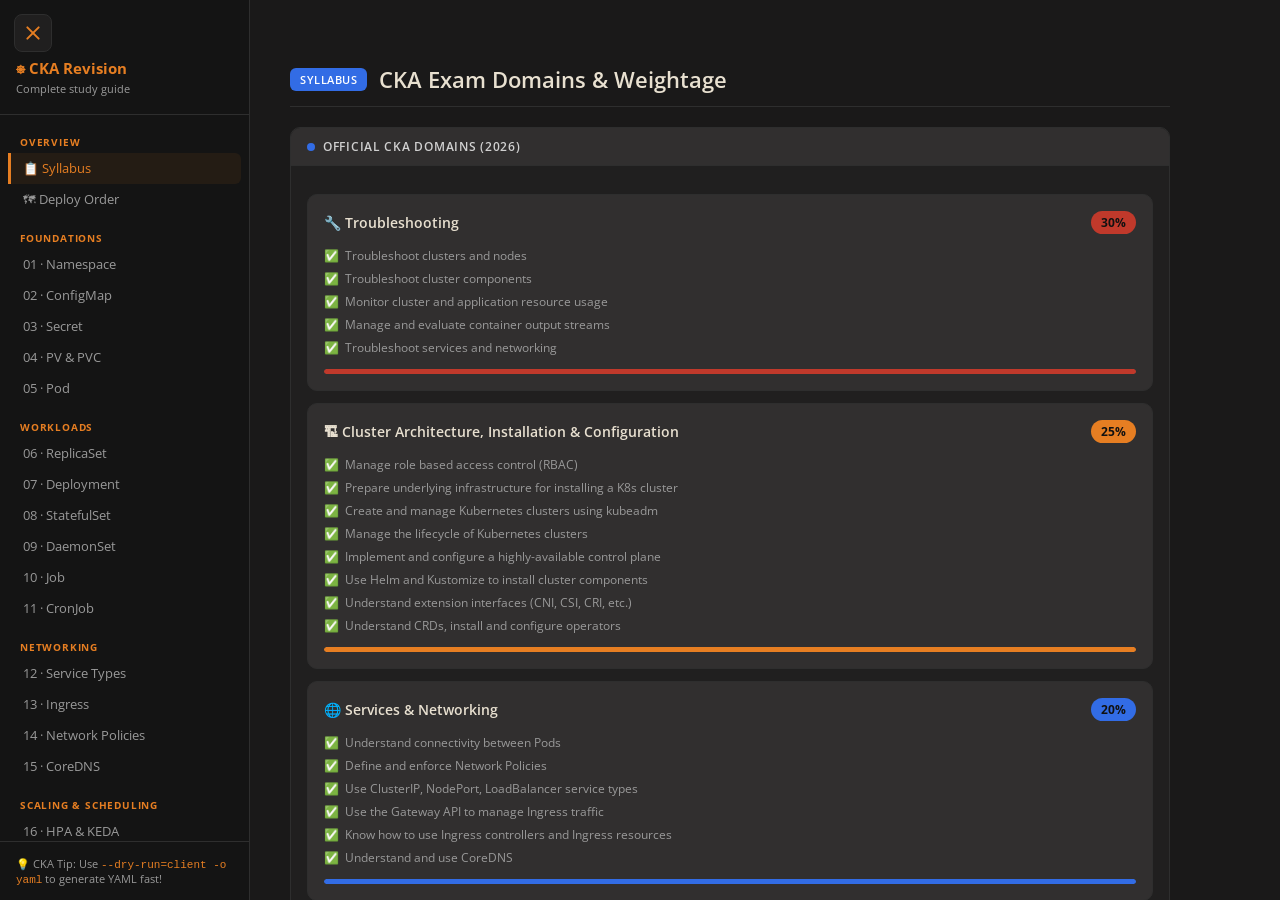
==== commit 0458d56f: "feat: complete CKA guide with all 30 syllabus topics - Add Syllabus Overview section with exam domai" ====
--- a/cka-revision-page/index.html
+++ b/cka-revision-page/index.html
@@ -4,7 +4,121 @@
 <head>
   <meta charset="UTF-8" />
   <meta name="viewport" content="width=device-width, initial-scale=1.0" />
-  <title>CKA Revision Guide</title>
+
+  <title>CKA Revision Guide 2026 — Certified Kubernetes Administrator Exam Cheat Sheet</title>
+  <meta name="description" content="Free, comprehensive CKA revision guide covering Kubernetes namespaces, pods, deployments, services, StatefulSets, DaemonSets, HPA, taints, tolerations, affinity, and more. Pass the Certified Kubernetes Administrator exam with interactive examples and kubectl commands." />
+  <meta name="keywords" content="CKA, Certified Kubernetes Administrator, CKA exam guide, CKA revision, CKA cheat sheet, Kubernetes study guide, kubectl commands, Kubernetes deployment, Kubernetes pods, Kubernetes services, CKA 2026, CNCF certification, Kubernetes exam prep, CKA tips, Kubernetes namespaces, ConfigMap, Secret, PV, PVC, ReplicaSet, StatefulSet, DaemonSet, CronJob, HPA, VPA, taints and tolerations, node affinity" />
+  <meta name="author" content="Shivang Gupta" />
+  <meta name="robots" content="index, follow, max-snippet:-1, max-image-preview:large, max-video-preview:-1" />
+  <link rel="canonical" href="https://cka-guide.pages.dev/" />
+  <meta name="theme-color" content="#326ce5" />
+  <meta name="google-site-verification" content="MMl1dFwKfiA577U3slWPbQDBEU9dSXK3ogZjgYz3UnY" />
+
+  <!-- Favicons & Icons -->
+  <link rel="icon" type="image/png" sizes="16x16" href="assets/icons/icon-16x16.png" />
+  <link rel="icon" type="image/png" sizes="32x32" href="assets/icons/icon-32x32.png" />
+  <link rel="icon" type="image/png" sizes="48x48" href="assets/icons/icon-48x48.png" />
+  <link rel="icon" type="image/png" sizes="96x96" href="assets/icons/icon-96x96.png" />
+  <link rel="icon" type="image/svg+xml" href="assets/kubernetes-icon.svg" />
+  <link rel="shortcut icon" href="assets/favicon.ico" />
+  <link rel="apple-touch-icon" sizes="180x180" href="assets/apple-touch-icon.png" />
+  <link rel="manifest" href="site.webmanifest" />
+  <meta name="msapplication-TileColor" content="#326ce5" />
+  <meta name="msapplication-TileImage" content="assets/icons/icon-128x128.png" />
+
+  <!-- Open Graph / Facebook -->
+  <meta property="og:type" content="website" />
+  <meta property="og:url" content="https://cka-guide.pages.dev/" />
+  <meta property="og:title" content="CKA Revision Guide 2026 — Certified Kubernetes Administrator Exam Cheat Sheet" />
+  <meta property="og:description" content="Free, interactive CKA revision guide with kubectl commands, YAML examples, and exam tips for every Kubernetes resource — from Pods to HPA. Pass the CKA exam on your first attempt." />
+  <meta property="og:site_name" content="CKA Revision Guide" />
+  <meta property="og:locale" content="en_US" />
+  <meta property="og:image" content="https://cka-guide.pages.dev/assets/icons/icon-512x512.png" />
+  <meta property="og:image:width" content="512" />
+  <meta property="og:image:height" content="512" />
+  <meta property="og:image:alt" content="Kubernetes logo — CKA Revision Guide" />
+
+  <!-- Twitter -->
+  <meta name="twitter:card" content="summary_large_image" />
+  <meta name="twitter:title" content="CKA Revision Guide 2026 — Kubernetes Exam Cheat Sheet" />
+  <meta name="twitter:description" content="Free, interactive CKA revision guide with kubectl commands, YAML examples, and exam tips. Cover all 16+ Kubernetes topics for the Certified Kubernetes Administrator exam." />
+  <meta name="twitter:image" content="https://cka-guide.pages.dev/assets/icons/icon-512x512.png" />
+  <meta name="twitter:image:alt" content="Kubernetes logo — CKA Revision Guide" />
+
+  <!-- Structured Data (JSON-LD) -->
+  <script type="application/ld+json">
+  {
+    "@context": "https://schema.org",
+    "@type": "WebPage",
+    "name": "CKA Revision Guide 2026",
+    "description": "Comprehensive revision guide for the Certified Kubernetes Administrator (CKA) exam covering namespaces, pods, deployments, services, scheduling, scaling, and more.",
+    "url": "https://cka-guide.pages.dev/",
+    "inLanguage": "en",
+    "author": {
+      "@type": "Person",
+      "name": "Shivang Gupta",
+      "url": "https://github.com/shivang21007"
+    },
+    "publisher": {
+      "@type": "Person",
+      "name": "Shivang Gupta"
+    },
+    "mainEntity": {
+      "@type": "Course",
+      "name": "CKA Exam Revision Guide",
+      "description": "A free, interactive study guide for the Certified Kubernetes Administrator (CKA) exam by the CNCF.",
+      "provider": {
+        "@type": "Organization",
+        "name": "CNCF",
+        "sameAs": "https://www.cncf.io/"
+      },
+      "educationalLevel": "Intermediate",
+      "about": [
+        "Kubernetes",
+        "Container Orchestration",
+        "CKA Certification",
+        "kubectl",
+        "Cloud Native"
+      ]
+    },
+    "keywords": "CKA, Certified Kubernetes Administrator, Kubernetes, kubectl, exam guide, cheat sheet, revision, CNCF"
+  }
+  </script>
+
+  <!-- FAQ Structured Data for rich search results -->
+  <script type="application/ld+json">
+  {
+    "@context": "https://schema.org",
+    "@type": "FAQPage",
+    "mainEntity": [
+      {
+        "@type": "Question",
+        "name": "What is the correct Kubernetes deployment order for the CKA exam?",
+        "acceptedAnswer": {
+          "@type": "Answer",
+          "text": "The recommended order is: Namespace → ConfigMap → Secret → PersistentVolume → PersistentVolumeClaim → Pod → ReplicaSet → Deployment → StatefulSet → DaemonSet → Job → CronJob → Service → HPA."
+        }
+      },
+      {
+        "@type": "Question",
+        "name": "What topics are covered in the CKA exam?",
+        "acceptedAnswer": {
+          "@type": "Answer",
+          "text": "The CKA exam covers cluster architecture, workloads & scheduling (Pods, Deployments, StatefulSets, DaemonSets, Jobs, CronJobs), services & networking, storage (PV & PVC), and troubleshooting."
+        }
+      },
+      {
+        "@type": "Question",
+        "name": "How do I quickly generate YAML in the CKA exam?",
+        "acceptedAnswer": {
+          "@type": "Answer",
+          "text": "Use the kubectl flag --dry-run=client -o yaml to generate YAML manifests quickly without actually creating the resource. For example: kubectl run nginx --image=nginx --dry-run=client -o yaml"
+        }
+      }
+    ]
+  }
+  </script>
+
   <link rel="stylesheet" href="style.css">
 </head>
 
@@ -22,8 +136,12 @@
     </div>
     <div class="sidebar-nav">
     <div class="nav-group">
+      <div class="nav-group-title">Overview</div>
+      <div class="nav-item active" data-section="syllabus-overview">📋 Syllabus</div>
+      <div class="nav-item" data-section="deploy-order">🗺 Deploy Order</div>
+    </div>
+    <div class="nav-group">
       <div class="nav-group-title">Foundations</div>
-      <div class="nav-item active" data-section="deploy-order">🗺 Deploy Order</div>
       <div class="nav-item" data-section="namespace">01 · Namespace</div>
       <div class="nav-item" data-section="configmap">02 · ConfigMap</div>
       <div class="nav-item" data-section="secret">03 · Secret</div>
@@ -42,13 +160,36 @@
     <div class="nav-group">
       <div class="nav-group-title">Networking</div>
       <div class="nav-item" data-section="service">12 · Service Types</div>
+      <div class="nav-item" data-section="ingress">13 · Ingress</div>
+      <div class="nav-item" data-section="networkpolicy">14 · Network Policies</div>
+      <div class="nav-item" data-section="coredns">15 · CoreDNS</div>
     </div>
     <div class="nav-group">
-      <div class="nav-group-title">Scaling & Scheduling</div>
-      <div class="nav-item" data-section="hpa">13 · HPA &amp; KEDA</div>
-      <div class="nav-item" data-section="vpa">14 · VPA</div>
-      <div class="nav-item" data-section="taints">15 · Taints &amp; Tolerations</div>
-      <div class="nav-item" data-section="affinity">16 · Affinity</div>
+      <div class="nav-group-title">Scaling &amp; Scheduling</div>
+      <div class="nav-item" data-section="hpa">16 · HPA &amp; KEDA</div>
+      <div class="nav-item" data-section="vpa">17 · VPA</div>
+      <div class="nav-item" data-section="taints">18 · Taints &amp; Tolerations</div>
+      <div class="nav-item" data-section="affinity">19 · Affinity</div>
+    </div>
+    <div class="nav-group">
+      <div class="nav-group-title">Cluster Architecture</div>
+      <div class="nav-item" data-section="rbac">20 · RBAC</div>
+      <div class="nav-item" data-section="kubeadm">21 · kubeadm</div>
+      <div class="nav-item" data-section="cluster-lifecycle">22 · Cluster Lifecycle</div>
+      <div class="nav-item" data-section="ha-control-plane">23 · HA Control Plane</div>
+      <div class="nav-item" data-section="helm-kustomize">24 · Helm &amp; Kustomize</div>
+      <div class="nav-item" data-section="cni-csi-cri">25 · CNI, CSI, CRI</div>
+      <div class="nav-item" data-section="crds-operators">26 · CRDs &amp; Operators</div>
+    </div>
+    <div class="nav-group">
+      <div class="nav-group-title">Storage</div>
+      <div class="nav-item" data-section="storageclass">27 · StorageClass</div>
+    </div>
+    <div class="nav-group">
+      <div class="nav-group-title">Troubleshooting</div>
+      <div class="nav-item" data-section="troubleshoot-cluster">28 · Clusters &amp; Nodes</div>
+      <div class="nav-item" data-section="troubleshoot-workloads">29 · Workloads</div>
+      <div class="nav-item" data-section="troubleshoot-networking">30 · Networking</div>
     </div>
     </div>
     <div class="sidebar-footer">
@@ -57,6 +198,97 @@
   </nav>
 
   <main id="main">
+
+    <!-- SYLLABUS OVERVIEW -->
+    <div class="section" id="syllabus-overview">
+      <div class="section-header">
+        <span class="section-badge" style="background:#326ce5;color:#fff">SYLLABUS</span>
+        <h1>CKA Exam Domains &amp; Weightage</h1>
+      </div>
+      <div class="card">
+        <div class="card-header"><span class="dot" style="background:#326ce5"></span>Official CKA Domains (2026)</div>
+        <div class="card-body">
+          <div class="domain-grid">
+            <div class="domain-card">
+              <div class="domain-card-header">
+                <span class="domain-name">🔧 Troubleshooting</span>
+                <span class="domain-weight" style="background:#c0392b">30%</span>
+              </div>
+              <ul class="domain-topics">
+                <li><span style="color:#5d9e5d">✅</span> Troubleshoot clusters and nodes</li>
+                <li><span style="color:#5d9e5d">✅</span> Troubleshoot cluster components</li>
+                <li><span style="color:#5d9e5d">✅</span> Monitor cluster and application resource usage</li>
+                <li><span style="color:#5d9e5d">✅</span> Manage and evaluate container output streams</li>
+                <li><span style="color:#5d9e5d">✅</span> Troubleshoot services and networking</li>
+              </ul>
+              <div class="progress-bar-bg"><div class="progress-bar-fill" style="width:100%;background:#c0392b"></div></div>
+            </div>
+            <div class="domain-card">
+              <div class="domain-card-header">
+                <span class="domain-name">🏗 Cluster Architecture, Installation &amp; Configuration</span>
+                <span class="domain-weight" style="background:#e67e22">25%</span>
+              </div>
+              <ul class="domain-topics">
+                <li><span style="color:#5d9e5d">✅</span> Manage role based access control (RBAC)</li>
+                <li><span style="color:#5d9e5d">✅</span> Prepare underlying infrastructure for installing a K8s cluster</li>
+                <li><span style="color:#5d9e5d">✅</span> Create and manage Kubernetes clusters using kubeadm</li>
+                <li><span style="color:#5d9e5d">✅</span> Manage the lifecycle of Kubernetes clusters</li>
+                <li><span style="color:#5d9e5d">✅</span> Implement and configure a highly-available control plane</li>
+                <li><span style="color:#5d9e5d">✅</span> Use Helm and Kustomize to install cluster components</li>
+                <li><span style="color:#5d9e5d">✅</span> Understand extension interfaces (CNI, CSI, CRI, etc.)</li>
+                <li><span style="color:#5d9e5d">✅</span> Understand CRDs, install and configure operators</li>
+              </ul>
+              <div class="progress-bar-bg"><div class="progress-bar-fill" style="width:100%;background:#e67e22"></div></div>
+            </div>
+            <div class="domain-card">
+              <div class="domain-card-header">
+                <span class="domain-name">🌐 Services &amp; Networking</span>
+                <span class="domain-weight" style="background:#326ce5">20%</span>
+              </div>
+              <ul class="domain-topics">
+                <li><span style="color:#5d9e5d">✅</span> Understand connectivity between Pods</li>
+                <li><span style="color:#5d9e5d">✅</span> Define and enforce Network Policies</li>
+                <li><span style="color:#5d9e5d">✅</span> Use ClusterIP, NodePort, LoadBalancer service types</li>
+                <li><span style="color:#5d9e5d">✅</span> Use the Gateway API to manage Ingress traffic</li>
+                <li><span style="color:#5d9e5d">✅</span> Know how to use Ingress controllers and Ingress resources</li>
+                <li><span style="color:#5d9e5d">✅</span> Understand and use CoreDNS</li>
+              </ul>
+              <div class="progress-bar-bg"><div class="progress-bar-fill" style="width:100%;background:#326ce5"></div></div>
+            </div>
+            <div class="domain-card">
+              <div class="domain-card-header">
+                <span class="domain-name">📦 Workloads &amp; Scheduling</span>
+                <span class="domain-weight" style="background:#5d9e5d">15%</span>
+              </div>
+              <ul class="domain-topics">
+                <li><span style="color:#5d9e5d">✅</span> Understand deployments and rolling update/rollbacks</li>
+                <li><span style="color:#5d9e5d">✅</span> Use ConfigMaps and Secrets to configure applications</li>
+                <li><span style="color:#5d9e5d">✅</span> Configure workload autoscaling</li>
+                <li><span style="color:#5d9e5d">✅</span> Understand primitives for robust, self-healing deployments</li>
+                <li><span style="color:#5d9e5d">✅</span> Configure Pod admission and scheduling</li>
+              </ul>
+              <div class="progress-bar-bg"><div class="progress-bar-fill" style="width:100%;background:#5d9e5d"></div></div>
+            </div>
+            <div class="domain-card">
+              <div class="domain-card-header">
+                <span class="domain-name">💾 Storage</span>
+                <span class="domain-weight" style="background:#d4850f">10%</span>
+              </div>
+              <ul class="domain-topics">
+                <li><span style="color:#5d9e5d">✅</span> Implement storage classes and dynamic volume provisioning</li>
+                <li><span style="color:#5d9e5d">✅</span> Configure volume types, access modes and reclaim policies</li>
+                <li><span style="color:#5d9e5d">✅</span> Manage persistent volumes and persistent volume claims</li>
+              </ul>
+              <div class="progress-bar-bg"><div class="progress-bar-fill" style="width:100%;background:#d4850f"></div></div>
+            </div>
+          </div>
+          <div class="tip" style="margin-top:16px">
+            <span class="tip-icon">💡</span>
+            <span><strong>Exam Strategy:</strong> Focus on Troubleshooting (30%) and Cluster Architecture (25%) first — together they make up 55% of the exam. All topics are fully covered in this guide.</span>
+          </div>
+        </div>
+      </div>
+    </div>
 
     <!-- DEPLOY ORDER -->
     <div class="section" id="deploy-order">
@@ -1271,7 +1503,8 @@
             <span class="imp-cmd"> </span>
             <span class="imp-cmd"><span class="imp-comment"># Create service directly</span></span>
             <span class="imp-cmd">kubectl create service clusterip my-svc --tcp=80:8080</span>
-            <span class="imp-cmd">kubectl create service nodeport my-svc --tcp=80:8080 --node-port=30080</span>
+            <span class="imp-cmd"><span class="imp-comment"># create type=NodePort then manually edit yaml for NodePort/span></span>
+            <span class="imp-cmd">kubectl create service nodeport my-svc --tcp=80:8080 --type=NodePort</span>
             <span class="imp-cmd">kubectl create service loadbalancer my-svc --tcp=80:8080</span>
             <span class="imp-cmd"> </span>
             <span class="imp-cmd"><span class="imp-comment"># Get service endpoints</span></span>
@@ -1279,6 +1512,297 @@
             <span class="imp-cmd"> </span>
             <span class="imp-cmd"><span class="imp-comment"># Test connectivity from inside cluster</span></span>
             <span class="imp-cmd">kubectl run test --image=busybox --rm -it -- wget -qO- http://app-svc</span>
+          </div>
+        </div>
+      </div>
+    </div>
+
+    <!-- INGRESS -->
+    <div class="section" id="ingress">
+      <div class="section-header">
+        <span class="section-badge" style="background:#326ce5;color:#fff">13</span>
+        <h1>Ingress &amp; Gateway API</h1>
+      </div>
+      <div class="card">
+        <div class="card-header"><span class="dot" style="background:#e67e22"></span>Concept</div>
+        <div class="card-body">
+          <p class="concept-text"><strong>Ingress</strong> manages <strong>external HTTP/HTTPS access</strong> to services in the cluster. It provides <strong>URL-based routing</strong>, <strong>SSL/TLS termination</strong>, and <strong>virtual hosting</strong>. Unlike NodePort/LoadBalancer (L4), Ingress operates at <strong>Layer 7</strong>.<br><br>
+            <strong>Key components:</strong><br>
+            • <strong>Ingress Controller</strong>: The actual proxy (NGINX, Traefik, HAProxy) — must be installed separately<br>
+            • <strong>Ingress Resource</strong>: Rules that define routing — which host/path maps to which service<br>
+            • <strong>IngressClass</strong>: Selects which controller handles the resource<br><br>
+            <strong>Gateway API</strong> is the newer replacement for Ingress — more expressive, supports TCP/UDP, and separates concerns between infra and app teams via GatewayClass → Gateway → HTTPRoute.
+          </p>
+          <div class="interview-box">
+            <p>"Ingress is K8s Layer 7 load balancing. Instead of creating a LoadBalancer per service, you have one Ingress controller handling all external traffic and routing based on host headers or URL paths. The Ingress resource is just the config — the actual work is done by the Ingress controller which is a pod running NGINX or Traefik. Gateway API is the evolution — it splits responsibilities into GatewayClass (infra provider), Gateway (cluster operator), and HTTPRoute (developer), giving better separation of concerns. In the exam, you need to know both Ingress resources and Gateway API basics."</p>
+          </div>
+        </div>
+      </div>
+      <div class="card">
+        <div class="card-header"><span class="dot" style="background:#5d9e5d"></span>YAML — Ingress (path + host + TLS) &amp; Gateway API</div>
+        <div class="card-body">
+          <pre># Path-based routing with TLS
+apiVersion: networking.k8s.io/v1
+kind: Ingress
+metadata:
+  name: app-ingress
+  namespace: my-app
+  annotations:
+    nginx.ingress.kubernetes.io/rewrite-target: /
+spec:
+  ingressClassName: nginx         # which controller to use
+  tls:
+  - hosts:
+    - myapp.example.com
+    secretName: tls-secret        # kubectl create secret tls ...
+  rules:
+  - host: myapp.example.com
+    http:
+      paths:
+      - path: /api
+        pathType: Prefix          # Prefix | Exact | ImplementationSpecific
+        backend:
+          service:
+            name: api-service
+            port:
+              number: 80
+      - path: /
+        pathType: Prefix
+        backend:
+          service:
+            name: web-service
+            port:
+              number: 80
+
+---
+# Gateway API — HTTPRoute
+apiVersion: gateway.networking.k8s.io/v1
+kind: HTTPRoute
+metadata:
+  name: app-route
+  namespace: my-app
+spec:
+  parentRefs:
+  - name: my-gateway              # references a Gateway object
+  hostnames:
+  - "myapp.example.com"
+  rules:
+  - matches:
+    - path:
+        type: PathPrefix
+        value: /api
+    backendRefs:
+    - name: api-service
+      port: 80</pre>
+        </div>
+      </div>
+      <div class="card">
+        <div class="card-header"><span class="dot" style="background:#d4850f"></span>Imperative Commands ⚡</div>
+        <div class="card-body">
+          <div class="imp-box">
+            <p>kubectl commands</p>
+            <span class="imp-cmd"><span class="imp-comment"># Create ingress imperatively</span></span>
+            <span class="imp-cmd">kubectl create ingress app-ingress --rule="myapp.example.com/api*=api-svc:80"</span>
+            <span class="imp-cmd">kubectl create ingress app-ingress \</span>
+            <span class="imp-cmd">  --rule="myapp.example.com/api*=api-svc:80,tls=tls-secret"</span>
+            <span class="imp-cmd"> </span>
+            <span class="imp-cmd"><span class="imp-comment"># Generate YAML</span></span>
+            <span class="imp-cmd">kubectl create ingress my-ing --rule="host/path=svc:port" --dry-run=client -o yaml</span>
+            <span class="imp-cmd"> </span>
+            <span class="imp-cmd"><span class="imp-comment"># List and inspect</span></span>
+            <span class="imp-cmd">kubectl get ingress -n my-app</span>
+            <span class="imp-cmd">kubectl describe ingress app-ingress -n my-app</span>
+            <span class="imp-cmd"> </span>
+            <span class="imp-cmd"><span class="imp-comment"># Check IngressClass</span></span>
+            <span class="imp-cmd">kubectl get ingressclass</span>
+          </div>
+        </div>
+      </div>
+    </div>
+
+    <!-- NETWORK POLICIES -->
+    <div class="section" id="networkpolicy">
+      <div class="section-header">
+        <span class="section-badge" style="background:#326ce5;color:#fff">14</span>
+        <h1>Network Policies</h1>
+      </div>
+      <div class="card">
+        <div class="card-header"><span class="dot" style="background:#e67e22"></span>Concept</div>
+        <div class="card-body">
+          <p class="concept-text"><strong>NetworkPolicy</strong> controls <strong>traffic flow</strong> at the pod level — like a firewall for pods. By default, all pods can talk to all pods (<strong>allow-all</strong>). Once you apply a NetworkPolicy selecting a pod, only explicitly allowed traffic is permitted (<strong>default-deny</strong> for selected pods).<br><br>
+            <strong>Key concepts:</strong><br>
+            • <strong>Ingress rules</strong>: Who can send traffic TO the pod<br>
+            • <strong>Egress rules</strong>: Where the pod can send traffic TO<br>
+            • Selectors: <code class="inline">podSelector</code>, <code class="inline">namespaceSelector</code>, <code class="inline">ipBlock</code><br>
+            • Requires a CNI that supports NetworkPolicy (Calico, Cilium, Weave — NOT Flannel)
+          </p>
+          <div class="interview-box">
+            <p>"NetworkPolicy is K8s native firewall at the pod level. Without any policy, it's a flat network — every pod can reach every other pod. The moment you create a NetworkPolicy targeting a pod, that pod switches to default-deny for the policy types specified. You then whitelist specific traffic. The critical thing is your CNI must support it — Calico and Cilium do, Flannel doesn't. In the exam, you'll likely need to create a policy that allows traffic only from specific pods or namespaces. Remember: NetworkPolicy is namespaced and additive — multiple policies combine with OR logic."</p>
+          </div>
+        </div>
+      </div>
+      <div class="card">
+        <div class="card-header"><span class="dot" style="background:#5d9e5d"></span>YAML — Default Deny + Allow Specific</div>
+        <div class="card-body">
+          <pre># 1. Default deny ALL ingress in namespace
+apiVersion: networking.k8s.io/v1
+kind: NetworkPolicy
+metadata:
+  name: default-deny-ingress
+  namespace: my-app
+spec:
+  podSelector: {}            # empty = selects ALL pods in namespace
+  policyTypes:
+  - Ingress                  # no ingress rules = deny all incoming
+
+---
+# 2. Allow traffic from specific pods + namespace
+apiVersion: networking.k8s.io/v1
+kind: NetworkPolicy
+metadata:
+  name: allow-frontend
+  namespace: my-app
+spec:
+  podSelector:
+    matchLabels:
+      app: api-server         # apply to api-server pods
+  policyTypes:
+  - Ingress
+  - Egress
+  ingress:
+  - from:
+    - podSelector:            # from pods with role=frontend
+        matchLabels:
+          role: frontend
+    - namespaceSelector:      # OR from monitoring namespace
+        matchLabels:
+          name: monitoring
+    ports:
+    - protocol: TCP
+      port: 8080
+  egress:
+  - to:
+    - podSelector:
+        matchLabels:
+          app: database
+    ports:
+    - protocol: TCP
+      port: 5432
+  - to:                       # allow DNS
+    - namespaceSelector: {}
+    ports:
+    - protocol: UDP
+      port: 53</pre>
+        </div>
+      </div>
+      <div class="card">
+        <div class="card-header"><span class="dot" style="background:#d4850f"></span>Imperative Commands ⚡</div>
+        <div class="card-body">
+          <div class="imp-box">
+            <p>kubectl commands</p>
+            <span class="imp-cmd"><span class="imp-comment"># No direct imperative — use YAML. Useful commands:</span></span>
+            <span class="imp-cmd">kubectl get networkpolicy -n my-app</span>
+            <span class="imp-cmd">kubectl describe netpol allow-frontend -n my-app</span>
+            <span class="imp-cmd"> </span>
+            <span class="imp-cmd"><span class="imp-comment"># Test connectivity</span></span>
+            <span class="imp-cmd">kubectl run test --image=busybox --rm -it -- wget -qO- --timeout=2 http://api-svc:8080</span>
+            <span class="imp-cmd"> </span>
+            <span class="imp-cmd"><span class="imp-comment"># Debug: check if policy is applied</span></span>
+            <span class="imp-cmd">kubectl get pods -n my-app --show-labels</span>
+            <span class="imp-cmd">kubectl get netpol -n my-app -o yaml</span>
+          </div>
+          <div class="tip" style="margin-top:12px">
+            <span class="tip-icon">⚡</span>
+            <span><strong>CKA Tip:</strong> Always allow DNS egress (UDP 53) in your egress policies, otherwise pods can't resolve service names!</span>
+          </div>
+        </div>
+      </div>
+    </div>
+
+    <!-- COREDNS -->
+    <div class="section" id="coredns">
+      <div class="section-header">
+        <span class="section-badge" style="background:#326ce5;color:#fff">15</span>
+        <h1>CoreDNS</h1>
+      </div>
+      <div class="card">
+        <div class="card-header"><span class="dot" style="background:#e67e22"></span>Concept</div>
+        <div class="card-body">
+          <p class="concept-text"><strong>CoreDNS</strong> is the <strong>cluster DNS server</strong> in Kubernetes. It provides <strong>service discovery</strong> — every Service gets a DNS name automatically.<br><br>
+            <strong>DNS record formats:</strong><br>
+            • Service: <code class="inline">svc-name.namespace.svc.cluster.local</code><br>
+            • Pod: <code class="inline">pod-ip-dashed.namespace.pod.cluster.local</code><br>
+            • Headless: <code class="inline">pod-name.svc-name.namespace.svc.cluster.local</code><br><br>
+            CoreDNS runs as a <strong>Deployment</strong> in <code class="inline">kube-system</code> namespace. Config stored in a <strong>ConfigMap</strong> called <code class="inline">coredns</code>.
+          </p>
+          <div class="interview-box">
+            <p>"CoreDNS replaced kube-dns as the default DNS in K8s 1.13. It runs as a Deployment with 2 replicas in kube-system, backed by a Service called kube-dns on ClusterIP. When you create a Service, K8s automatically creates a DNS record. Pods use the kube-dns Service IP (set in /etc/resolv.conf) to resolve names. For troubleshooting DNS, you run a debug pod with nslookup or dig. The Corefile in the coredns ConfigMap controls behavior — you can add custom DNS entries, forward to upstream DNS, etc."</p>
+          </div>
+        </div>
+      </div>
+      <div class="card">
+        <div class="card-header"><span class="dot" style="background:#5d9e5d"></span>YAML — CoreDNS ConfigMap &amp; DNS Debug</div>
+        <div class="card-body">
+          <pre># CoreDNS Corefile (in ConfigMap coredns)
+apiVersion: v1
+kind: ConfigMap
+metadata:
+  name: coredns
+  namespace: kube-system
+data:
+  Corefile: |
+    .:53 {
+        errors
+        health { laxy_start_seconds 5 }
+        ready
+        kubernetes cluster.local in-addr.arpa ip6.arpa {
+            pods insecure
+            fallthrough in-addr.arpa ip6.arpa
+            ttl 30
+        }
+        prometheus :9153
+        forward . /etc/resolv.conf    # upstream DNS
+        cache 30
+        loop
+        reload
+        loadbalance
+    }
+
+---
+# DNS Debug Pod
+apiVersion: v1
+kind: Pod
+metadata:
+  name: dnsutils
+spec:
+  containers:
+  - name: dnsutils
+    image: registry.k8s.io/e2e-test-images/jessie-dnsutils:1.3
+    command: ["sleep", "infinity"]
+  restartPolicy: Always</pre>
+        </div>
+      </div>
+      <div class="card">
+        <div class="card-header"><span class="dot" style="background:#d4850f"></span>Imperative Commands ⚡</div>
+        <div class="card-body">
+          <div class="imp-box">
+            <p>kubectl commands</p>
+            <span class="imp-cmd"><span class="imp-comment"># Check CoreDNS pods</span></span>
+            <span class="imp-cmd">kubectl get pods -n kube-system -l k8s-app=kube-dns</span>
+            <span class="imp-cmd">kubectl logs -n kube-system -l k8s-app=kube-dns</span>
+            <span class="imp-cmd"> </span>
+            <span class="imp-cmd"><span class="imp-comment"># Check CoreDNS ConfigMap</span></span>
+            <span class="imp-cmd">kubectl get cm coredns -n kube-system -o yaml</span>
+            <span class="imp-cmd"> </span>
+            <span class="imp-cmd"><span class="imp-comment"># DNS lookup from debug pod</span></span>
+            <span class="imp-cmd">kubectl exec -it dnsutils -- nslookup kubernetes.default</span>
+            <span class="imp-cmd">kubectl exec -it dnsutils -- nslookup api-svc.my-app.svc.cluster.local</span>
+            <span class="imp-cmd"> </span>
+            <span class="imp-cmd"><span class="imp-comment"># Quick DNS test without debug pod</span></span>
+            <span class="imp-cmd">kubectl run dns-test --image=busybox --rm -it -- nslookup kubernetes.default</span>
+            <span class="imp-cmd"> </span>
+            <span class="imp-cmd"><span class="imp-comment"># Check /etc/resolv.conf inside a pod</span></span>
+            <span class="imp-cmd">kubectl exec my-pod -- cat /etc/resolv.conf</span>
           </div>
         </div>
       </div>
@@ -1370,7 +1894,7 @@
           <div class="imp-box">
             <p>kubectl commands</p>
             <span class="imp-cmd"><span class="imp-comment"># Create HPA imperatively (CPU)</span></span>
-            <span class="imp-cmd">kubectl autoscale deployment app-deployment --cpu-percent=70 --min=2 --max=10</span>
+            <span class="imp-cmd">kubectl autoscale deployment app-deployment --cpu=70 --min=2 --max=10</span>
             <span class="imp-cmd"> </span>
             <span class="imp-cmd">kubectl get hpa -n my-app</span>
             <span class="imp-cmd">kubectl describe hpa app-hpa -n my-app <span class="imp-comment"># see current
@@ -1798,6 +2322,719 @@
       </div>
     </div>
 
+    <!-- RBAC -->
+    <div class="section" id="rbac">
+      <div class="section-header">
+        <span class="section-badge" style="background:#e67e22">20</span>
+        <h1>RBAC — Role-Based Access Control</h1>
+      </div>
+      <div class="card">
+        <div class="card-header"><span class="dot" style="background:#e67e22"></span>Concept</div>
+        <div class="card-body">
+          <p class="concept-text"><strong>RBAC</strong> controls <strong>who can do what</strong> in the cluster. It uses 4 objects:<br><br>
+            • <strong>Role</strong>: Permissions within a <strong>namespace</strong> (verbs + resources)<br>
+            • <strong>ClusterRole</strong>: Permissions <strong>cluster-wide</strong> (nodes, PVs, non-namespaced resources)<br>
+            • <strong>RoleBinding</strong>: Binds a Role/ClusterRole to a user/group/SA in a <strong>namespace</strong><br>
+            • <strong>ClusterRoleBinding</strong>: Binds a ClusterRole to a user/group/SA <strong>cluster-wide</strong><br><br>
+            <strong>ServiceAccount</strong>: Identity for pods. Every pod runs as a ServiceAccount (default: <code class="inline">default</code> SA). Used to grant pods API access.
+          </p>
+          <div class="interview-box">
+            <p>"RBAC is the authorization model in K8s. You define WHAT actions are allowed (Role/ClusterRole with verbs like get, list, create, delete on resources like pods, deployments) and then bind those permissions to WHO needs them (users, groups, or ServiceAccounts via RoleBinding/ClusterRoleBinding). A key exam pattern is: create a ServiceAccount, create a Role with specific permissions, then bind them. ClusterRole + RoleBinding is a common combo — define permissions once at cluster level, then grant them namespace-by-namespace. Always follow least privilege — don't give cluster-admin unless absolutely needed."</p>
+          </div>
+        </div>
+      </div>
+      <div class="card">
+        <div class="card-header"><span class="dot" style="background:#5d9e5d"></span>YAML — Role + RoleBinding + ClusterRole</div>
+        <div class="card-body">
+          <pre># ServiceAccount
+apiVersion: v1
+kind: ServiceAccount
+metadata:
+  name: app-sa
+  namespace: my-app
+
+---
+# Role (namespace-scoped)
+apiVersion: rbac.authorization.k8s.io/v1
+kind: Role
+metadata:
+  name: pod-reader
+  namespace: my-app
+rules:
+- apiGroups: [""]             # core API group
+  resources: ["pods", "pods/log"]
+  verbs: ["get", "list", "watch"]
+- apiGroups: ["apps"]
+  resources: ["deployments"]
+  verbs: ["get", "list", "create", "update", "patch"]
+
+---
+# RoleBinding — binds Role to ServiceAccount
+apiVersion: rbac.authorization.k8s.io/v1
+kind: RoleBinding
+metadata:
+  name: read-pods-binding
+  namespace: my-app
+subjects:
+- kind: ServiceAccount
+  name: app-sa
+  namespace: my-app
+# - kind: User               # for user binding
+#   name: jane
+#   apiGroup: rbac.authorization.k8s.io
+roleRef:
+  kind: Role                  # Role or ClusterRole
+  name: pod-reader
+  apiGroup: rbac.authorization.k8s.io
+
+---
+# ClusterRole (cluster-wide)
+apiVersion: rbac.authorization.k8s.io/v1
+kind: ClusterRole
+metadata:
+  name: node-viewer
+rules:
+- apiGroups: [""]
+  resources: ["nodes", "persistentvolumes"]
+  verbs: ["get", "list", "watch"]
+
+---
+# ClusterRoleBinding
+apiVersion: rbac.authorization.k8s.io/v1
+kind: ClusterRoleBinding
+metadata:
+  name: view-nodes-binding
+subjects:
+- kind: User
+  name: jane
+  apiGroup: rbac.authorization.k8s.io
+roleRef:
+  kind: ClusterRole
+  name: node-viewer
+  apiGroup: rbac.authorization.k8s.io
+
+---
+# Pod using ServiceAccount
+apiVersion: v1
+kind: Pod
+metadata:
+  name: app-pod
+  namespace: my-app
+spec:
+  serviceAccountName: app-sa  # use custom SA
+  containers:
+  - name: app
+    image: myapp:1.0</pre>
+        </div>
+      </div>
+      <div class="card">
+        <div class="card-header"><span class="dot" style="background:#d4850f"></span>Imperative Commands ⚡</div>
+        <div class="card-body">
+          <div class="imp-box">
+            <p>kubectl commands</p>
+            <span class="imp-cmd"><span class="imp-comment"># Create ServiceAccount</span></span>
+            <span class="imp-cmd">kubectl create sa app-sa -n my-app</span>
+            <span class="imp-cmd"> </span>
+            <span class="imp-cmd"><span class="imp-comment"># Create Role</span></span>
+            <span class="imp-cmd">kubectl create role pod-reader --verb=get,list,watch --resource=pods -n my-app</span>
+            <span class="imp-cmd"> </span>
+            <span class="imp-cmd"><span class="imp-comment"># Create ClusterRole</span></span>
+            <span class="imp-cmd">kubectl create clusterrole node-viewer --verb=get,list --resource=nodes</span>
+            <span class="imp-cmd"> </span>
+            <span class="imp-cmd"><span class="imp-comment"># Create RoleBinding</span></span>
+            <span class="imp-cmd">kubectl create rolebinding read-pods --role=pod-reader --serviceaccount=my-app:app-sa -n my-app</span>
+            <span class="imp-cmd"> </span>
+            <span class="imp-cmd"><span class="imp-comment"># Create ClusterRoleBinding</span></span>
+            <span class="imp-cmd">kubectl create clusterrolebinding view-nodes --clusterrole=node-viewer --user=jane</span>
+            <span class="imp-cmd"> </span>
+            <span class="imp-cmd"><span class="imp-comment"># Check permissions (can-i)</span></span>
+            <span class="imp-cmd">kubectl auth can-i get pods -n my-app --as=system:serviceaccount:my-app:app-sa</span>
+            <span class="imp-cmd">kubectl auth can-i create deployments --as=jane</span>
+            <span class="imp-cmd">kubectl auth can-i '*' '*' <span class="imp-comment"># am I cluster-admin?</span></span>
+            <span class="imp-cmd"> </span>
+            <span class="imp-cmd"><span class="imp-comment"># Generate YAML</span></span>
+            <span class="imp-cmd">kubectl create role pod-reader --verb=get,list --resource=pods --dry-run=client -o yaml</span>
+          </div>
+        </div>
+      </div>
+    </div>
+
+    <!-- KUBEADM -->
+    <div class="section" id="kubeadm">
+      <div class="section-header">
+        <span class="section-badge" style="background:#e67e22">21</span>
+        <h1>kubeadm — Cluster Bootstrap</h1>
+      </div>
+      <div class="card">
+        <div class="card-header"><span class="dot" style="background:#e67e22"></span>Concept</div>
+        <div class="card-body">
+          <p class="concept-text"><strong>kubeadm</strong> is the official tool to <strong>bootstrap Kubernetes clusters</strong>. It handles: certificate generation, etcd setup, control plane components, kubelet configuration, and node joining.<br><br>
+            <strong>Workflow:</strong><br>
+            1. <code class="inline">kubeadm init</code> on master → initializes control plane<br>
+            2. Copy <code class="inline">/etc/kubernetes/admin.conf</code> to <code class="inline">~/.kube/config</code><br>
+            3. Install CNI network plugin (Calico, Flannel, etc.)<br>
+            4. <code class="inline">kubeadm join</code> on worker nodes with token
+          </p>
+          <div class="interview-box">
+            <p>"kubeadm is the standard tool for creating production-grade K8s clusters. Init generates all certificates, creates static pod manifests for kube-apiserver, kube-scheduler, kube-controller-manager, and etcd in /etc/kubernetes/manifests. It bootstraps the cluster CA and creates the kubeconfig files. After init, you install a CNI plugin — without it, pods can't communicate across nodes. Then you join workers using the token from kubeadm init. For upgrades, you use kubeadm upgrade plan to see available versions, then kubeadm upgrade apply on master, then upgrade kubelet on each node."</p>
+          </div>
+        </div>
+      </div>
+      <div class="card">
+        <div class="card-header"><span class="dot" style="background:#d4850f"></span>Commands — Init, Join &amp; Upgrade</div>
+        <div class="card-body">
+          <div class="imp-box">
+            <p>kubeadm commands</p>
+            <span class="imp-cmd"><span class="imp-comment"># Initialize control plane</span></span>
+            <span class="imp-cmd">kubeadm init --pod-network-cidr=10.244.0.0/16 --apiserver-advertise-address=192.168.1.10</span>
+            <span class="imp-cmd"> </span>
+            <span class="imp-cmd"><span class="imp-comment"># Setup kubeconfig after init</span></span>
+            <span class="imp-cmd">mkdir -p $HOME/.kube</span>
+            <span class="imp-cmd">cp -i /etc/kubernetes/admin.conf $HOME/.kube/config</span>
+            <span class="imp-cmd">chown $(id -u):$(id -g) $HOME/.kube/config</span>
+            <span class="imp-cmd"> </span>
+            <span class="imp-cmd"><span class="imp-comment"># Generate join token</span></span>
+            <span class="imp-cmd">kubeadm token create --print-join-command</span>
+            <span class="imp-cmd"> </span>
+            <span class="imp-cmd"><span class="imp-comment"># Join worker node</span></span>
+            <span class="imp-cmd">kubeadm join 192.168.1.10:6443 --token &lt;token&gt; --discovery-token-ca-cert-hash sha256:&lt;hash&gt;</span>
+            <span class="imp-cmd"> </span>
+            <span class="imp-cmd"><span class="imp-comment"># Upgrade cluster</span></span>
+            <span class="imp-cmd">kubeadm upgrade plan <span class="imp-comment"># check available versions</span></span>
+            <span class="imp-cmd">kubeadm upgrade apply v1.31.0 <span class="imp-comment"># upgrade control plane</span></span>
+            <span class="imp-cmd">kubeadm upgrade node <span class="imp-comment"># on worker nodes</span></span>
+          </div>
+        </div>
+      </div>
+    </div>
+
+    <!-- CLUSTER LIFECYCLE -->
+    <div class="section" id="cluster-lifecycle">
+      <div class="section-header">
+        <span class="section-badge" style="background:#e67e22">22</span>
+        <h1>Cluster Lifecycle — Upgrade, Backup, Drain</h1>
+      </div>
+      <div class="card">
+        <div class="card-header"><span class="dot" style="background:#e67e22"></span>Concept</div>
+        <div class="card-body">
+          <p class="concept-text"><strong>Cluster lifecycle management</strong> covers upgrades, etcd backup/restore, and node maintenance:<br><br>
+            • <strong>Upgrade strategy</strong>: Upgrade control plane first, then workers one at a time. Max skew: kubelet can be 1 minor version behind API server<br>
+            • <strong>etcd backup</strong>: etcd stores ALL cluster state. Take regular snapshots with <code class="inline">etcdctl snapshot save</code>. Critical for disaster recovery<br>
+            • <strong>Node drain</strong>: Safely evict pods before maintenance. <code class="inline">cordon</code> = mark unschedulable, <code class="inline">drain</code> = cordon + evict pods
+          </p>
+          <div class="interview-box">
+            <p>"For upgrades, you always go control plane first — upgrade kubeadm, then run kubeadm upgrade apply, then upgrade kubelet and kubectl. For workers, drain each node, upgrade, uncordon. etcd backup is critical — I'd take snapshots before any upgrade. Use etcdctl snapshot save with the correct cert paths. For restore, stop API server, restore snapshot, restart. In the exam, you'll likely get a drain/cordon question or an etcd backup/restore question — those are high-value topics."</p>
+          </div>
+        </div>
+      </div>
+      <div class="card">
+        <div class="card-header"><span class="dot" style="background:#d4850f"></span>Commands — Drain, Backup, Upgrade</div>
+        <div class="card-body">
+          <div class="imp-box">
+            <p>Essential commands</p>
+            <span class="imp-cmd"><span class="imp-comment"># Node maintenance — drain/cordon/uncordon</span></span>
+            <span class="imp-cmd">kubectl cordon node01 <span class="imp-comment"># mark unschedulable</span></span>
+            <span class="imp-cmd">kubectl drain node01 --ignore-daemonsets --delete-emptydir-data</span>
+            <span class="imp-cmd">kubectl uncordon node01 <span class="imp-comment"># mark schedulable again</span></span>
+            <span class="imp-cmd"> </span>
+            <span class="imp-cmd"><span class="imp-comment"># etcd backup</span></span>
+            <span class="imp-cmd">ETCDCTL_API=3 etcdctl snapshot save /tmp/etcd-backup.db \</span>
+            <span class="imp-cmd">  --endpoints=https://127.0.0.1:2379 \</span>
+            <span class="imp-cmd">  --cacert=/etc/kubernetes/pki/etcd/ca.crt \</span>
+            <span class="imp-cmd">  --cert=/etc/kubernetes/pki/etcd/server.crt \</span>
+            <span class="imp-cmd">  --key=/etc/kubernetes/pki/etcd/server.key</span>
+            <span class="imp-cmd"> </span>
+            <span class="imp-cmd"><span class="imp-comment"># etcd restore</span></span>
+            <span class="imp-cmd">ETCDCTL_API=3 etcdctl snapshot restore /tmp/etcd-backup.db \</span>
+            <span class="imp-cmd">  --data-dir=/var/lib/etcd-restored</span>
+            <span class="imp-cmd"> </span>
+            <span class="imp-cmd"><span class="imp-comment"># Verify snapshot</span></span>
+            <span class="imp-cmd">ETCDCTL_API=3 etcdctl snapshot status /tmp/etcd-backup.db --write-table</span>
+            <span class="imp-cmd"> </span>
+            <span class="imp-cmd"><span class="imp-comment"># Upgrade steps (on control plane node)</span></span>
+            <span class="imp-cmd">apt-get update && apt-get install -y kubeadm=1.31.0-00</span>
+            <span class="imp-cmd">kubeadm upgrade plan</span>
+            <span class="imp-cmd">kubeadm upgrade apply v1.31.0</span>
+            <span class="imp-cmd">apt-get install -y kubelet=1.31.0-00 kubectl=1.31.0-00</span>
+            <span class="imp-cmd">systemctl daemon-reload && systemctl restart kubelet</span>
+          </div>
+        </div>
+      </div>
+    </div>
+
+    <!-- HA CONTROL PLANE -->
+    <div class="section" id="ha-control-plane">
+      <div class="section-header">
+        <span class="section-badge" style="background:#e67e22">23</span>
+        <h1>Highly-Available Control Plane</h1>
+      </div>
+      <div class="card">
+        <div class="card-header"><span class="dot" style="background:#e67e22"></span>Concept</div>
+        <div class="card-body">
+          <p class="concept-text"><strong>HA control plane</strong> means multiple master nodes for fault tolerance. Two topologies:<br><br>
+            • <strong>Stacked etcd</strong>: etcd runs on each control plane node. Simpler setup, fewer servers. But if a node fails, both a control plane member and an etcd member are lost<br>
+            • <strong>External etcd</strong>: etcd runs on separate dedicated hosts. Better resilience — etcd and control plane failures are independent. Needs more infrastructure<br><br>
+            Both require a <strong>load balancer</strong> in front of API servers (HAProxy, nginx, cloud LB). Minimum <strong>3 control plane nodes</strong> for etcd quorum (odd number required).
+          </p>
+          <div class="interview-box">
+            <p>"For production, you need at least 3 control plane nodes for etcd quorum — etcd uses Raft consensus which requires a majority to function, so 3 nodes can survive 1 failure. The load balancer distributes API requests across all API servers. In stacked topology, you init the first node with --control-plane-endpoint pointing to the LB, then join additional control planes with --control-plane flag. kube-scheduler and kube-controller-manager use leader election — only one is active, others are standby. API servers are all active behind the load balancer."</p>
+          </div>
+        </div>
+      </div>
+      <div class="card">
+        <div class="card-header"><span class="dot" style="background:#d4850f"></span>Commands — HA Setup</div>
+        <div class="card-body">
+          <div class="imp-box">
+            <p>kubeadm HA commands</p>
+            <span class="imp-cmd"><span class="imp-comment"># Init first control plane with LB endpoint</span></span>
+            <span class="imp-cmd">kubeadm init --control-plane-endpoint "lb.example.com:6443" \</span>
+            <span class="imp-cmd">  --upload-certs --pod-network-cidr=10.244.0.0/16</span>
+            <span class="imp-cmd"> </span>
+            <span class="imp-cmd"><span class="imp-comment"># Join additional control plane nodes</span></span>
+            <span class="imp-cmd">kubeadm join lb.example.com:6443 --token &lt;token&gt; \</span>
+            <span class="imp-cmd">  --discovery-token-ca-cert-hash sha256:&lt;hash&gt; \</span>
+            <span class="imp-cmd">  --control-plane --certificate-key &lt;cert-key&gt;</span>
+            <span class="imp-cmd"> </span>
+            <span class="imp-cmd"><span class="imp-comment"># Check control plane components</span></span>
+            <span class="imp-cmd">kubectl get nodes</span>
+            <span class="imp-cmd">kubectl get pods -n kube-system | grep -E 'apiserver|scheduler|controller|etcd'</span>
+            <span class="imp-cmd"> </span>
+            <span class="imp-cmd"><span class="imp-comment"># Check etcd cluster health</span></span>
+            <span class="imp-cmd">ETCDCTL_API=3 etcdctl member list \</span>
+            <span class="imp-cmd">  --endpoints=https://127.0.0.1:2379 \</span>
+            <span class="imp-cmd">  --cacert=/etc/kubernetes/pki/etcd/ca.crt \</span>
+            <span class="imp-cmd">  --cert=/etc/kubernetes/pki/etcd/server.crt \</span>
+            <span class="imp-cmd">  --key=/etc/kubernetes/pki/etcd/server.key</span>
+          </div>
+        </div>
+      </div>
+    </div>
+
+    <!-- HELM & KUSTOMIZE -->
+    <div class="section" id="helm-kustomize">
+      <div class="section-header">
+        <span class="section-badge" style="background:#e67e22">24</span>
+        <h1>Helm &amp; Kustomize</h1>
+      </div>
+      <div class="card">
+        <div class="card-header"><span class="dot" style="background:#e67e22"></span>Concept</div>
+        <div class="card-body">
+          <p class="concept-text"><strong>Helm</strong> is the <strong>package manager</strong> for Kubernetes. A <strong>Chart</strong> is a package of K8s manifests with templating. A <strong>Release</strong> is a deployed instance of a chart.<br><br>
+            <strong>Kustomize</strong> is a <strong>template-free</strong> way to customize K8s manifests using <strong>overlays</strong>. Built into kubectl (<code class="inline">kubectl apply -k</code>). It patches base manifests without modifying them — great for per-environment config (dev/staging/prod).
+          </p>
+          <div class="interview-box">
+            <p>"Helm uses Go templates and values.yaml for parameterization — you install charts from repos like ArtifactHub. Key commands: helm install, upgrade, rollback, uninstall. Kustomize takes a different approach — no templating. You have a base directory with your standard manifests and overlay directories that patch those manifests. Use namePrefix, labels, patches to customize per environment. In the CKA exam, you'll likely need to install something via Helm (e.g., a CNI or ingress controller) or use Kustomize to modify existing manifests."</p>
+          </div>
+        </div>
+      </div>
+      <div class="card">
+        <div class="card-header"><span class="dot" style="background:#d4850f"></span>Commands — Helm &amp; Kustomize</div>
+        <div class="card-body">
+          <div class="imp-box">
+            <p>Helm commands</p>
+            <span class="imp-cmd"><span class="imp-comment"># Add repo and install chart</span></span>
+            <span class="imp-cmd">helm repo add bitnami https://charts.bitnami.com/bitnami</span>
+            <span class="imp-cmd">helm repo update</span>
+            <span class="imp-cmd">helm install my-nginx bitnami/nginx -n my-app</span>
+            <span class="imp-cmd"> </span>
+            <span class="imp-cmd"><span class="imp-comment"># Install with custom values</span></span>
+            <span class="imp-cmd">helm install my-app ./my-chart --values=prod-values.yaml</span>
+            <span class="imp-cmd">helm install my-app ./my-chart --set replicaCount=3</span>
+            <span class="imp-cmd"> </span>
+            <span class="imp-cmd"><span class="imp-comment"># Upgrade and rollback</span></span>
+            <span class="imp-cmd">helm upgrade my-app bitnami/nginx --set image.tag=1.25</span>
+            <span class="imp-cmd">helm rollback my-app 1 <span class="imp-comment"># rollback to revision 1</span></span>
+            <span class="imp-cmd">helm history my-app</span>
+            <span class="imp-cmd"> </span>
+            <span class="imp-cmd"><span class="imp-comment"># List and uninstall</span></span>
+            <span class="imp-cmd">helm list -n my-app</span>
+            <span class="imp-cmd">helm uninstall my-app -n my-app</span>
+          </div>
+          <div class="imp-box" style="margin-top:12px">
+            <p>Kustomize commands</p>
+            <span class="imp-cmd"><span class="imp-comment"># Apply with Kustomize (built into kubectl)</span></span>
+            <span class="imp-cmd">kubectl apply -k ./overlays/production/</span>
+            <span class="imp-cmd"> </span>
+            <span class="imp-cmd"><span class="imp-comment"># Preview generated YAML</span></span>
+            <span class="imp-cmd">kubectl kustomize ./overlays/production/</span>
+            <span class="imp-cmd">kustomize build ./overlays/production/</span>
+          </div>
+        </div>
+      </div>
+    </div>
+
+    <!-- CNI CSI CRI -->
+    <div class="section" id="cni-csi-cri">
+      <div class="section-header">
+        <span class="section-badge" style="background:#e67e22">25</span>
+        <h1>CNI, CSI, CRI — Extension Interfaces</h1>
+      </div>
+      <div class="card">
+        <div class="card-header"><span class="dot" style="background:#e67e22"></span>Concept</div>
+        <div class="card-body">
+          <p class="concept-text">Kubernetes uses <strong>plugin interfaces</strong> to keep the core modular:<br><br>
+            • <strong>CNI (Container Network Interface)</strong>: Network plugin that assigns IPs to pods and enables pod-to-pod communication across nodes. Examples: <code class="inline">Calico</code>, <code class="inline">Flannel</code>, <code class="inline">Cilium</code>, <code class="inline">Weave</code><br>
+            • <strong>CSI (Container Storage Interface)</strong>: Storage plugin for dynamic volume provisioning. Examples: AWS EBS CSI, GCE PD CSI, NFS CSI<br>
+            • <strong>CRI (Container Runtime Interface)</strong>: Runtime plugin. K8s talks to CRI, which talks to the container runtime. Examples: <code class="inline">containerd</code>, <code class="inline">CRI-O</code> (Docker removed since K8s 1.24)<br><br>
+            CNI plugins live in <code class="inline">/opt/cni/bin/</code>. CNI config in <code class="inline">/etc/cni/net.d/</code>.
+          </p>
+          <div class="interview-box">
+            <p>"These three interfaces are what make K8s extensible. CNI handles networking — when a pod is created, kubelet calls the CNI plugin to set up the network namespace, assign an IP, and configure routes. Without a CNI, pods can't communicate. CSI standardizes how storage vendors integrate — StorageClass references a CSI driver, and the provisioner creates volumes on demand. CRI abstracts the container runtime — kubelet uses CRI to pull images, create containers. After K8s 1.24, Docker is no longer supported directly; containerd and CRI-O are the standard runtimes."</p>
+          </div>
+        </div>
+      </div>
+      <div class="card">
+        <div class="card-header"><span class="dot" style="background:#d4850f"></span>Imperative Commands ⚡</div>
+        <div class="card-body">
+          <div class="imp-box">
+            <p>kubectl commands</p>
+            <span class="imp-cmd"><span class="imp-comment"># Check which CNI is installed</span></span>
+            <span class="imp-cmd">ls /etc/cni/net.d/</span>
+            <span class="imp-cmd">ls /opt/cni/bin/</span>
+            <span class="imp-cmd">kubectl get pods -n kube-system | grep -E 'calico|flannel|cilium|weave'</span>
+            <span class="imp-cmd"> </span>
+            <span class="imp-cmd"><span class="imp-comment"># Install Calico CNI</span></span>
+            <span class="imp-cmd">kubectl apply -f https://docs.projectcalico.org/manifests/calico.yaml</span>
+            <span class="imp-cmd"> </span>
+            <span class="imp-cmd"><span class="imp-comment"># Check container runtime</span></span>
+            <span class="imp-cmd">kubectl get nodes -o wide <span class="imp-comment"># CONTAINER-RUNTIME column</span></span>
+            <span class="imp-cmd">crictl ps <span class="imp-comment"># list running containers via CRI</span></span>
+            <span class="imp-cmd">crictl images <span class="imp-comment"># list images via CRI</span></span>
+            <span class="imp-cmd"> </span>
+            <span class="imp-cmd"><span class="imp-comment"># Check CSI drivers</span></span>
+            <span class="imp-cmd">kubectl get csidrivers</span>
+            <span class="imp-cmd">kubectl get csinodes</span>
+          </div>
+        </div>
+      </div>
+    </div>
+
+    <!-- CRDS & OPERATORS -->
+    <div class="section" id="crds-operators">
+      <div class="section-header">
+        <span class="section-badge" style="background:#e67e22">26</span>
+        <h1>CRDs &amp; Operators</h1>
+      </div>
+      <div class="card">
+        <div class="card-header"><span class="dot" style="background:#e67e22"></span>Concept</div>
+        <div class="card-body">
+          <p class="concept-text"><strong>CRD (Custom Resource Definition)</strong> lets you extend the K8s API with your own resource types. After creating a CRD, you can create instances (Custom Resources) just like pods or services.<br><br>
+            <strong>Operator</strong> = CRD + custom controller. The controller watches for changes to Custom Resources and takes action (create pods, configure databases, etc.). Think of it as encoding operational knowledge into software. Examples: Prometheus Operator, cert-manager, MySQL Operator.
+          </p>
+          <div class="interview-box">
+            <p>"CRDs extend the K8s API — you define a new resource type, and K8s API server handles the rest: validation, RBAC, storage in etcd, kubectl support. An Operator packages a CRD with a controller that knows how to manage the lifecycle of a complex application. For example, a PostgreSQL Operator knows how to handle replication, failover, backup — things that would normally require a DBA. In the exam, you should know how to view CRDs, create custom resources, and understand the operator pattern."</p>
+          </div>
+        </div>
+      </div>
+      <div class="card">
+        <div class="card-header"><span class="dot" style="background:#5d9e5d"></span>YAML — CRD Example</div>
+        <div class="card-body">
+          <pre># Custom Resource Definition
+apiVersion: apiextensions.k8s.io/v1
+kind: CustomResourceDefinition
+metadata:
+  name: backups.stable.example.com
+spec:
+  group: stable.example.com
+  versions:
+  - name: v1
+    served: true
+    storage: true
+    schema:
+      openAPIV3Schema:
+        type: object
+        properties:
+          spec:
+            type: object
+            properties:
+              schedule:
+                type: string
+              database:
+                type: string
+  scope: Namespaced
+  names:
+    plural: backups
+    singular: backup
+    kind: Backup
+    shortNames:
+    - bk
+
+---
+# Custom Resource (instance of the CRD)
+apiVersion: stable.example.com/v1
+kind: Backup
+metadata:
+  name: daily-db-backup
+  namespace: my-app
+spec:
+  schedule: "0 2 * * *"
+  database: "production-db"</pre>
+        </div>
+      </div>
+      <div class="card">
+        <div class="card-header"><span class="dot" style="background:#d4850f"></span>Imperative Commands ⚡</div>
+        <div class="card-body">
+          <div class="imp-box">
+            <p>kubectl commands</p>
+            <span class="imp-cmd"><span class="imp-comment"># List all CRDs in cluster</span></span>
+            <span class="imp-cmd">kubectl get crd</span>
+            <span class="imp-cmd">kubectl describe crd backups.stable.example.com</span>
+            <span class="imp-cmd"> </span>
+            <span class="imp-cmd"><span class="imp-comment"># Work with custom resources</span></span>
+            <span class="imp-cmd">kubectl get backups -n my-app</span>
+            <span class="imp-cmd">kubectl get bk -n my-app <span class="imp-comment"># using shortName</span></span>
+            <span class="imp-cmd">kubectl describe backup daily-db-backup -n my-app</span>
+            <span class="imp-cmd"> </span>
+            <span class="imp-cmd"><span class="imp-comment"># List all API resources (shows CRDs too)</span></span>
+            <span class="imp-cmd">kubectl api-resources | grep stable.example.com</span>
+          </div>
+        </div>
+      </div>
+    </div>
+
+    <!-- STORAGECLASS -->
+    <div class="section" id="storageclass">
+      <div class="section-header">
+        <span class="section-badge" style="background:#d4850f">27</span>
+        <h1>StorageClass &amp; Dynamic Provisioning</h1>
+      </div>
+      <div class="card">
+        <div class="card-header"><span class="dot" style="background:#e67e22"></span>Concept</div>
+        <div class="card-body">
+          <p class="concept-text"><strong>StorageClass</strong> enables <strong>dynamic volume provisioning</strong> — PVs are created automatically when a PVC is submitted, no manual PV creation needed.<br><br>
+            • <strong>provisioner</strong>: The CSI driver that creates the volume (e.g., <code class="inline">kubernetes.io/aws-ebs</code>, <code class="inline">pd.csi.storage.gke.io</code>)<br>
+            • <strong>reclaimPolicy</strong>: <code class="inline">Delete</code> (default) or <code class="inline">Retain</code><br>
+            • <strong>volumeBindingMode</strong>: <code class="inline">Immediate</code> (bind PV right away) or <code class="inline">WaitForFirstConsumer</code> (wait until a pod uses the PVC — better for topology-aware scheduling)<br>
+            • <strong>allowVolumeExpansion</strong>: Allow PVC resize
+          </p>
+          <div class="interview-box">
+            <p>"StorageClass abstracts storage infrastructure. Instead of pre-creating PVs, you define a StorageClass with a provisioner, and when a PVC references that StorageClass, the provisioner automatically creates the volume. WaitForFirstConsumer is important for multi-zone setups — it delays PV creation until a pod is scheduled, so the volume is created in the same zone as the pod. Without it, you might get a PV in zone-a but a pod scheduled in zone-b, which won't work."</p>
+          </div>
+        </div>
+      </div>
+      <div class="card">
+        <div class="card-header"><span class="dot" style="background:#5d9e5d"></span>YAML — StorageClass + Dynamic PVC</div>
+        <div class="card-body">
+          <pre># StorageClass
+apiVersion: storage.k8s.io/v1
+kind: StorageClass
+metadata:
+  name: fast-ssd
+  annotations:
+    storageclass.kubernetes.io/is-default-class: "true"
+provisioner: pd.csi.storage.gke.io    # cloud-specific provisioner
+parameters:
+  type: pd-ssd
+reclaimPolicy: Delete
+volumeBindingMode: WaitForFirstConsumer
+allowVolumeExpansion: true
+
+---
+# PVC using dynamic provisioning (no manual PV needed!)
+apiVersion: v1
+kind: PersistentVolumeClaim
+metadata:
+  name: app-data
+  namespace: my-app
+spec:
+  accessModes:
+    - ReadWriteOnce
+  storageClassName: fast-ssd       # references StorageClass
+  resources:
+    requests:
+      storage: 20Gi</pre>
+        </div>
+      </div>
+      <div class="card">
+        <div class="card-header"><span class="dot" style="background:#d4850f"></span>Imperative Commands ⚡</div>
+        <div class="card-body">
+          <div class="imp-box">
+            <p>kubectl commands</p>
+            <span class="imp-cmd">kubectl get storageclass</span>
+            <span class="imp-cmd">kubectl get sc <span class="imp-comment"># shorthand</span></span>
+            <span class="imp-cmd">kubectl describe sc fast-ssd</span>
+            <span class="imp-cmd"> </span>
+            <span class="imp-cmd"><span class="imp-comment"># Check default StorageClass</span></span>
+            <span class="imp-cmd">kubectl get sc -o wide</span>
+            <span class="imp-cmd"> </span>
+            <span class="imp-cmd"><span class="imp-comment"># Set default StorageClass</span></span>
+            <span class="imp-cmd">kubectl patch sc fast-ssd -p '{"metadata":{"annotations":{"storageclass.kubernetes.io/is-default-class":"true"}}}'</span>
+          </div>
+        </div>
+      </div>
+    </div>
+
+    <!-- TROUBLESHOOT CLUSTER -->
+    <div class="section" id="troubleshoot-cluster">
+      <div class="section-header">
+        <span class="section-badge" style="background:#c0392b">28</span>
+        <h1>Troubleshooting — Clusters &amp; Nodes</h1>
+      </div>
+      <div class="card">
+        <div class="card-header"><span class="dot" style="background:#e67e22"></span>Concept</div>
+        <div class="card-body">
+          <p class="concept-text"><strong>Cluster troubleshooting</strong> covers node issues, control plane components, and resource monitoring:<br><br>
+            • <strong>Node NotReady</strong>: Check kubelet status, container runtime, network<br>
+            • <strong>Control plane issues</strong>: Static pods in <code class="inline">/etc/kubernetes/manifests/</code> — API server, scheduler, controller-manager, etcd<br>
+            • <strong>Monitoring</strong>: <code class="inline">kubectl top</code> (requires metrics-server), events, component logs<br>
+            • <strong>Container logs</strong>: <code class="inline">kubectl logs</code>, <code class="inline">--previous</code> for crashed containers, <code class="inline">crictl logs</code> for runtime-level logs
+          </p>
+          <div class="interview-box">
+            <p>"When troubleshooting, start broad then narrow down. For a NotReady node: SSH in, check kubelet (systemctl status kubelet, journalctl -u kubelet), check container runtime, check /var/log/. For control plane issues: check if static pod manifests are correct in /etc/kubernetes/manifests/, check kube-apiserver logs. For monitoring: install metrics-server, then use kubectl top nodes/pods. Always check events first — kubectl get events --sort-by=.lastTimestamp gives you the timeline of what happened."</p>
+          </div>
+        </div>
+      </div>
+      <div class="card">
+        <div class="card-header"><span class="dot" style="background:#d4850f"></span>Commands — Cluster Troubleshooting</div>
+        <div class="card-body">
+          <div class="imp-box">
+            <p>Essential debugging commands</p>
+            <span class="imp-cmd"><span class="imp-comment"># Node status and issues</span></span>
+            <span class="imp-cmd">kubectl get nodes</span>
+            <span class="imp-cmd">kubectl describe node node01 <span class="imp-comment"># check Conditions, Events</span></span>
+            <span class="imp-cmd"> </span>
+            <span class="imp-cmd"><span class="imp-comment"># Control plane components</span></span>
+            <span class="imp-cmd">kubectl get pods -n kube-system</span>
+            <span class="imp-cmd">kubectl logs kube-apiserver-master -n kube-system</span>
+            <span class="imp-cmd">kubectl logs kube-scheduler-master -n kube-system</span>
+            <span class="imp-cmd"> </span>
+            <span class="imp-cmd"><span class="imp-comment"># kubelet (on the node via SSH)</span></span>
+            <span class="imp-cmd">systemctl status kubelet</span>
+            <span class="imp-cmd">journalctl -u kubelet -f <span class="imp-comment"># follow logs</span></span>
+            <span class="imp-cmd">systemctl restart kubelet</span>
+            <span class="imp-cmd"> </span>
+            <span class="imp-cmd"><span class="imp-comment"># Static pod manifests</span></span>
+            <span class="imp-cmd">ls /etc/kubernetes/manifests/</span>
+            <span class="imp-cmd">cat /var/lib/kubelet/config.yaml | grep staticPodPath</span>
+            <span class="imp-cmd"> </span>
+            <span class="imp-cmd"><span class="imp-comment"># Resource monitoring (requires metrics-server)</span></span>
+            <span class="imp-cmd">kubectl top nodes</span>
+            <span class="imp-cmd">kubectl top pods -n my-app --sort-by=cpu</span>
+            <span class="imp-cmd">kubectl top pods -A --sort-by=memory</span>
+            <span class="imp-cmd"> </span>
+            <span class="imp-cmd"><span class="imp-comment"># Events — timeline of what happened</span></span>
+            <span class="imp-cmd">kubectl get events -n my-app --sort-by=.lastTimestamp</span>
+            <span class="imp-cmd">kubectl get events -A --field-selector reason=Failed</span>
+          </div>
+        </div>
+      </div>
+    </div>
+
+    <!-- TROUBLESHOOT WORKLOADS -->
+    <div class="section" id="troubleshoot-workloads">
+      <div class="section-header">
+        <span class="section-badge" style="background:#c0392b">29</span>
+        <h1>Troubleshooting — Workloads</h1>
+      </div>
+      <div class="card">
+        <div class="card-header"><span class="dot" style="background:#e67e22"></span>Concept</div>
+        <div class="card-body">
+          <p class="concept-text"><strong>Common pod failure states:</strong><br><br>
+            • <strong>CrashLoopBackOff</strong>: Container starts, crashes, restarts repeatedly. Check logs: <code class="inline">kubectl logs pod --previous</code><br>
+            • <strong>ImagePullBackOff</strong>: Can't pull image. Wrong image name, tag, or registry auth issue<br>
+            • <strong>Pending</strong>: No node can schedule the pod. Insufficient resources, no matching nodeSelector/affinity, taints blocking<br>
+            • <strong>CreateContainerConfigError</strong>: Missing ConfigMap, Secret, or volume reference<br>
+            • <strong>OOMKilled</strong>: Container exceeded memory limit. Increase limits or fix memory leak
+          </p>
+          <div class="interview-box">
+            <p>"For pod debugging, follow this flow: 1) kubectl get pods — see status. 2) kubectl describe pod — check Events section at the bottom for scheduling or volume errors. 3) kubectl logs — check app logs for crashes. 4) kubectl exec — get a shell and debug from inside. For CrashLoopBackOff, 90% of the time the answer is in kubectl logs --previous. For Pending, check events for scheduling failures. For ImagePullBackOff, verify the image exists and check imagePullSecrets if it's a private registry."</p>
+          </div>
+        </div>
+      </div>
+      <div class="card">
+        <div class="card-header"><span class="dot" style="background:#d4850f"></span>Commands — Pod Debugging Flow</div>
+        <div class="card-body">
+          <div class="imp-box">
+            <p>Debugging workflow</p>
+            <span class="imp-cmd"><span class="imp-comment"># Step 1: Check pod status</span></span>
+            <span class="imp-cmd">kubectl get pods -n my-app -o wide</span>
+            <span class="imp-cmd"> </span>
+            <span class="imp-cmd"><span class="imp-comment"># Step 2: Describe for events and details</span></span>
+            <span class="imp-cmd">kubectl describe pod my-pod -n my-app</span>
+            <span class="imp-cmd"> </span>
+            <span class="imp-cmd"><span class="imp-comment"># Step 3: Check logs</span></span>
+            <span class="imp-cmd">kubectl logs my-pod -n my-app</span>
+            <span class="imp-cmd">kubectl logs my-pod -n my-app --previous <span class="imp-comment"># crashed container</span></span>
+            <span class="imp-cmd">kubectl logs my-pod -n my-app -c sidecar <span class="imp-comment"># specific container</span></span>
+            <span class="imp-cmd">kubectl logs my-pod -n my-app --all-containers=true</span>
+            <span class="imp-cmd"> </span>
+            <span class="imp-cmd"><span class="imp-comment"># Step 4: Get shell inside pod</span></span>
+            <span class="imp-cmd">kubectl exec -it my-pod -n my-app -- /bin/sh</span>
+            <span class="imp-cmd">kubectl exec my-pod -n my-app -- env <span class="imp-comment"># check env vars</span></span>
+            <span class="imp-cmd">kubectl exec my-pod -n my-app -- cat /etc/config/app.yaml</span>
+            <span class="imp-cmd"> </span>
+            <span class="imp-cmd"><span class="imp-comment"># Deployment rollout issues</span></span>
+            <span class="imp-cmd">kubectl rollout status deployment/my-deploy -n my-app</span>
+            <span class="imp-cmd">kubectl rollout history deployment/my-deploy</span>
+            <span class="imp-cmd">kubectl rollout undo deployment/my-deploy <span class="imp-comment"># fix bad deploy</span></span>
+            <span class="imp-cmd"> </span>
+            <span class="imp-cmd"><span class="imp-comment"># Debug with ephemeral container</span></span>
+            <span class="imp-cmd">kubectl debug my-pod -it --image=busybox --target=app</span>
+          </div>
+        </div>
+      </div>
+    </div>
+
+    <!-- TROUBLESHOOT NETWORKING -->
+    <div class="section" id="troubleshoot-networking">
+      <div class="section-header">
+        <span class="section-badge" style="background:#c0392b">30</span>
+        <h1>Troubleshooting — Networking</h1>
+      </div>
+      <div class="card">
+        <div class="card-header"><span class="dot" style="background:#e67e22"></span>Concept</div>
+        <div class="card-body">
+          <p class="concept-text"><strong>Network troubleshooting</strong> covers service connectivity, DNS, and pod networking:<br><br>
+            • <strong>Service not reachable</strong>: Check selector labels match pod labels. Check endpoints exist (<code class="inline">kubectl get endpoints</code>). Verify target port matches container port<br>
+            • <strong>DNS issues</strong>: Check CoreDNS pods are running. Test with <code class="inline">nslookup</code> from a debug pod. Check <code class="inline">/etc/resolv.conf</code><br>
+            • <strong>Pod-to-pod issues</strong>: Check CNI plugin is installed and running. Check NetworkPolicies aren't blocking traffic<br>
+            • <strong>Ingress issues</strong>: Check Ingress controller pods, IngressClass, annotations, backend service
+          </p>
+          <div class="interview-box">
+            <p>"For Service issues, the most common problem is label mismatch — the service selector doesn't match any pod labels, so endpoints are empty. Always check kubectl get endpoints. For DNS, verify CoreDNS is running, then test from inside a pod. For pod connectivity, check if CNI is healthy and if NetworkPolicies are blocking traffic. A good debug pattern: run a test pod with network tools (busybox or nicolaka/netshoot) and test connectivity step by step — can you reach the pod IP? The Service IP? The DNS name?"</p>
+          </div>
+        </div>
+      </div>
+      <div class="card">
+        <div class="card-header"><span class="dot" style="background:#d4850f"></span>Commands — Network Debugging</div>
+        <div class="card-body">
+          <div class="imp-box">
+            <p>Network troubleshooting commands</p>
+            <span class="imp-cmd"><span class="imp-comment"># Check Service and Endpoints</span></span>
+            <span class="imp-cmd">kubectl get svc -n my-app</span>
+            <span class="imp-cmd">kubectl get endpoints -n my-app <span class="imp-comment"># empty = label mismatch!</span></span>
+            <span class="imp-cmd">kubectl describe svc my-svc -n my-app</span>
+            <span class="imp-cmd"> </span>
+            <span class="imp-cmd"><span class="imp-comment"># Test connectivity from debug pod</span></span>
+            <span class="imp-cmd">kubectl run netdebug --image=busybox --rm -it -- sh</span>
+            <span class="imp-cmd"><span class="imp-comment"># Inside pod:</span></span>
+            <span class="imp-cmd"><span class="imp-comment"># wget -qO- http://my-svc.my-app.svc:80</span></span>
+            <span class="imp-cmd"><span class="imp-comment"># nslookup my-svc.my-app.svc.cluster.local</span></span>
+            <span class="imp-cmd"><span class="imp-comment"># ping 10.244.1.5</span></span>
+            <span class="imp-cmd"> </span>
+            <span class="imp-cmd"><span class="imp-comment"># DNS troubleshooting</span></span>
+            <span class="imp-cmd">kubectl get pods -n kube-system -l k8s-app=kube-dns</span>
+            <span class="imp-cmd">kubectl logs -n kube-system -l k8s-app=kube-dns</span>
+            <span class="imp-cmd">kubectl run dns-test --image=busybox --rm -it -- nslookup kubernetes.default</span>
+            <span class="imp-cmd"> </span>
+            <span class="imp-cmd"><span class="imp-comment"># Check NetworkPolicies blocking traffic</span></span>
+            <span class="imp-cmd">kubectl get netpol -n my-app</span>
+            <span class="imp-cmd">kubectl describe netpol -n my-app</span>
+            <span class="imp-cmd"> </span>
+            <span class="imp-cmd"><span class="imp-comment"># Ingress troubleshooting</span></span>
+            <span class="imp-cmd">kubectl get ingress -n my-app</span>
+            <span class="imp-cmd">kubectl describe ingress my-ingress -n my-app</span>
+            <span class="imp-cmd">kubectl get pods -n ingress-nginx <span class="imp-comment"># check controller</span></span>
+            <span class="imp-cmd">kubectl logs -n ingress-nginx -l app.kubernetes.io/name=ingress-nginx</span>
+          </div>
+          <div class="tip" style="margin-top:12px">
+            <span class="tip-icon">⚡</span>
+            <span><strong>CKA Debug Pattern:</strong> get pods → describe pod (Events) → logs → exec into pod. For services: get endpoints → test from inside cluster. 90% of problems are found in Events or logs!</span>
+          </div>
+        </div>
+      </div>
+    </div>
+
   </main>
 
   <script src="script.js"></script>
--- a/cka-revision-page/style.css
+++ b/cka-revision-page/style.css
@@ -546,3 +546,68 @@
     padding-top: 64px;
   }
 }
+
+/* ── Syllabus Overview ── */
+.domain-grid {
+  display: grid;
+  grid-template-columns: 1fr;
+  gap: 12px;
+  margin: 12px 0;
+}
+
+.domain-card {
+  background: var(--bg3);
+  border: 1px solid var(--border);
+  border-radius: 10px;
+  padding: 16px;
+}
+
+.domain-card-header {
+  display: flex;
+  justify-content: space-between;
+  align-items: center;
+  margin-bottom: 10px;
+}
+
+.domain-name {
+  font-size: 14px;
+  font-weight: 600;
+  color: #e8e0d0;
+}
+
+.domain-weight {
+  font-size: 12px;
+  font-weight: 700;
+  padding: 3px 10px;
+  border-radius: 20px;
+  color: #111;
+}
+
+.domain-topics {
+  list-style: none;
+  padding: 0;
+  margin: 0;
+}
+
+.domain-topics li {
+  font-size: 12px;
+  padding: 3px 0;
+  color: #999;
+  display: flex;
+  align-items: center;
+  gap: 6px;
+}
+
+.progress-bar-bg {
+  width: 100%;
+  height: 5px;
+  background: rgba(255,255,255,0.05);
+  border-radius: 3px;
+  margin-top: 10px;
+  overflow: hidden;
+}
+
+.progress-bar-fill {
+  height: 100%;
+  border-radius: 3px;
+}
